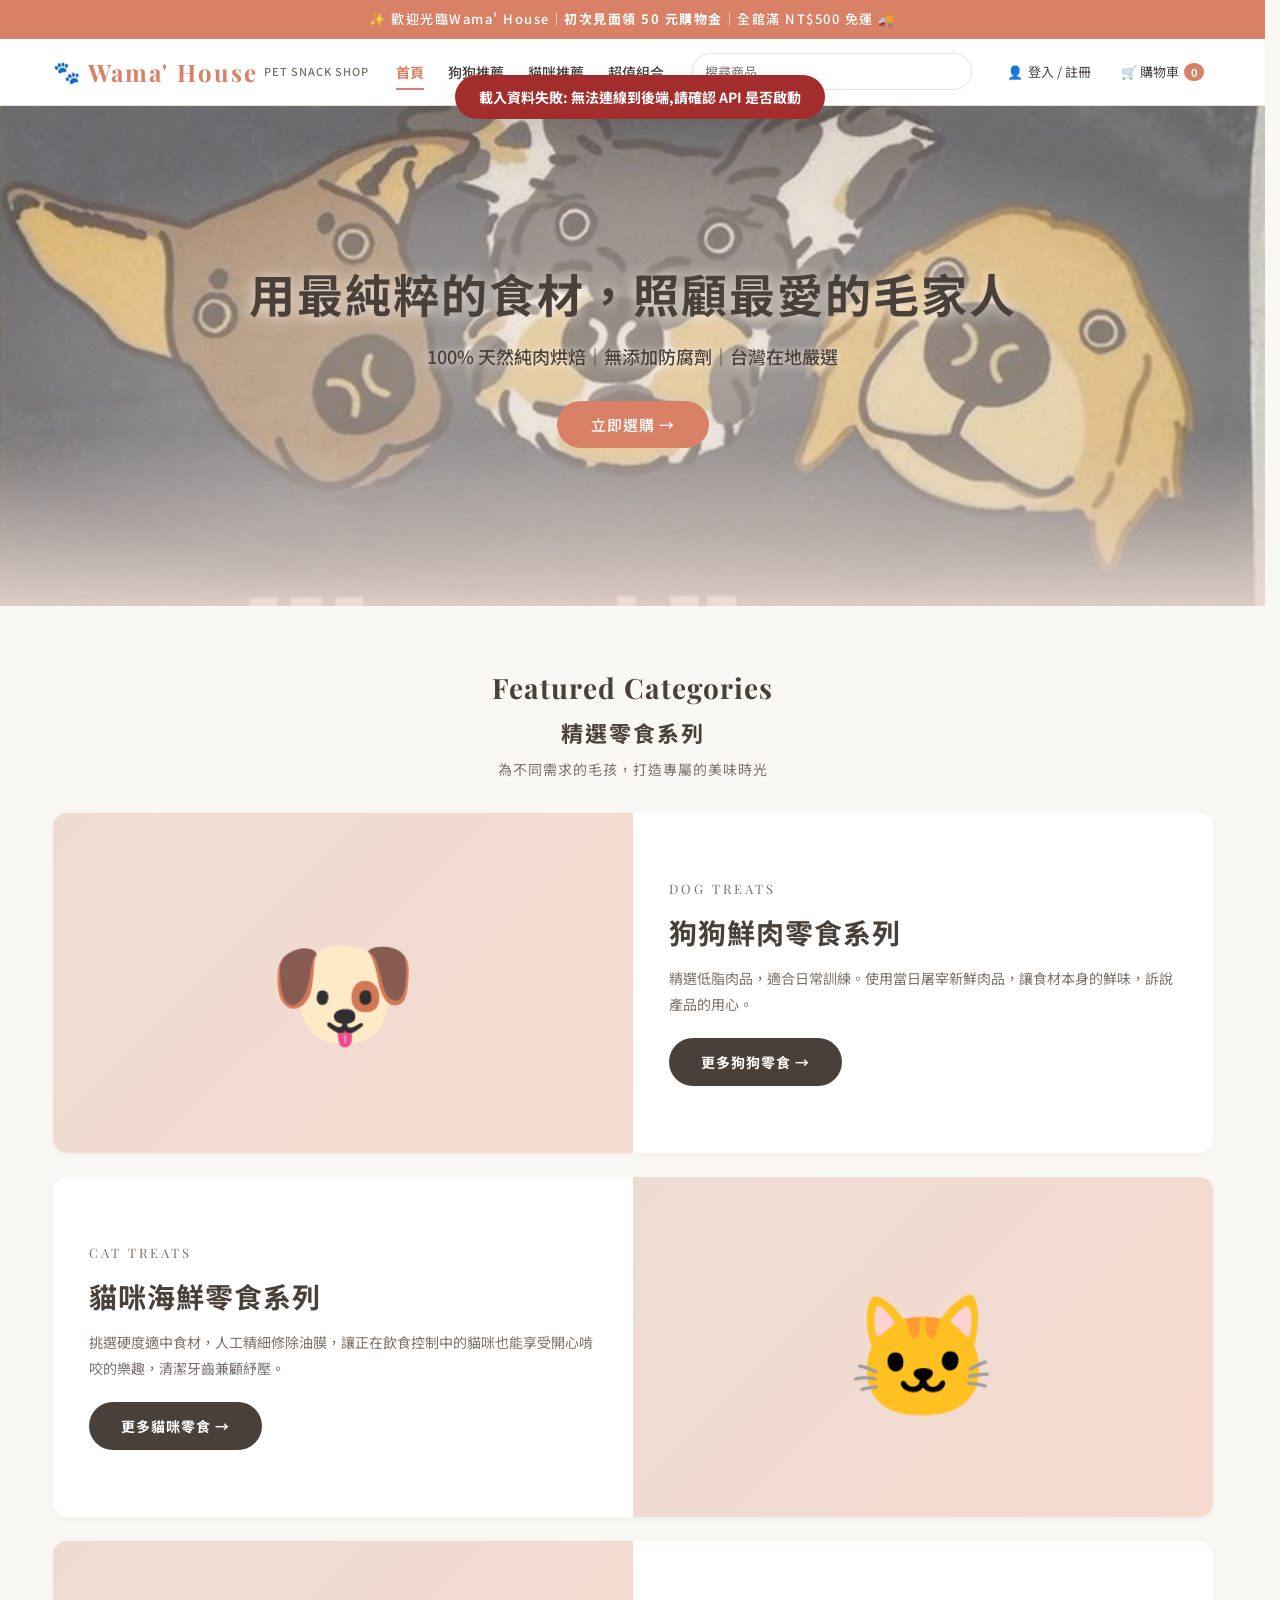
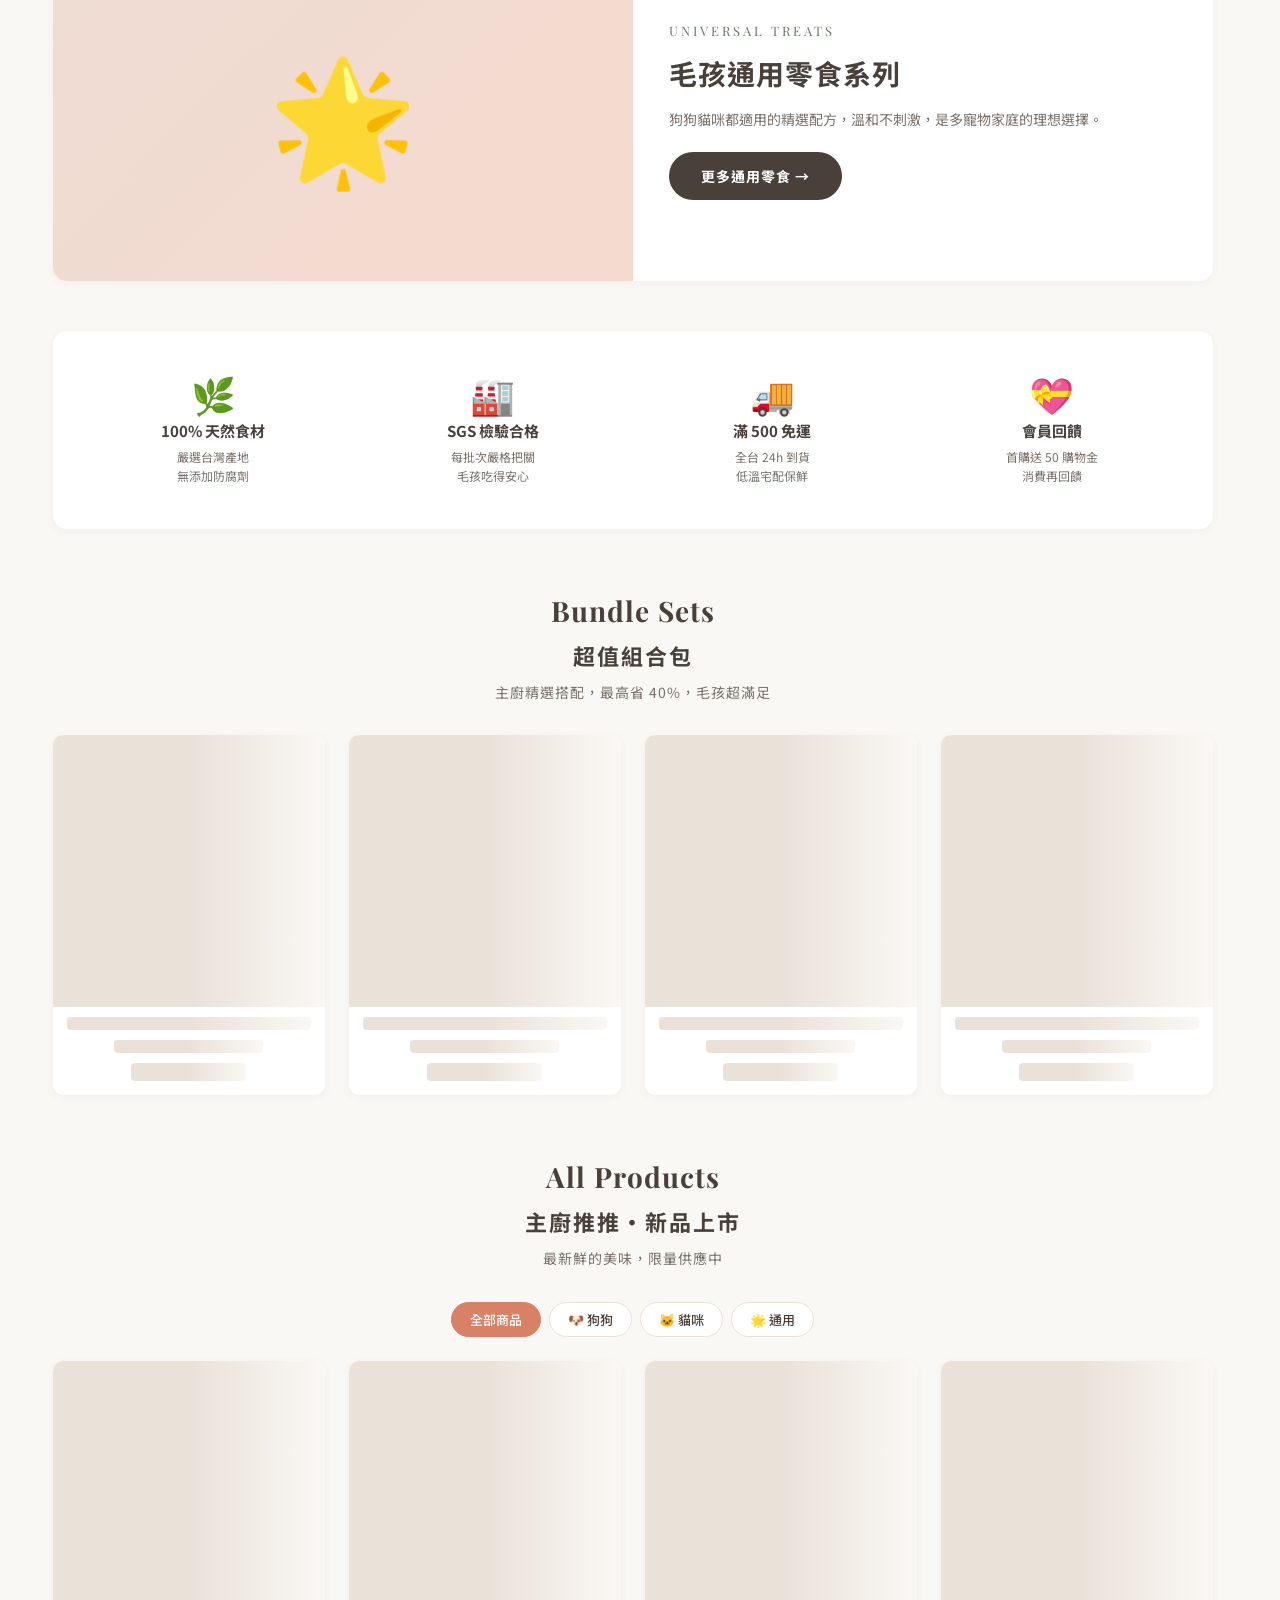
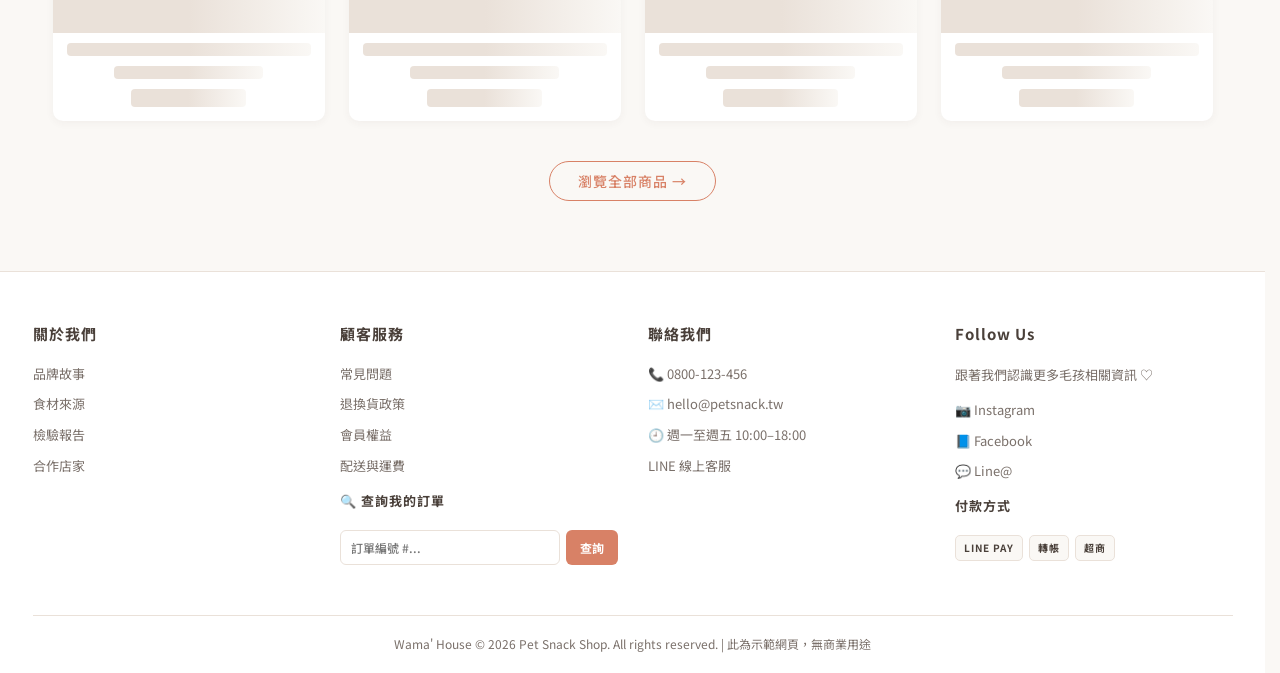
==== index.html @ beac5990 "chore(login): 移除登入 modal 副標 Email/帳號 角色說明 避免直接告訴訪客有後台角色;輸入框 placeholder 已足夠提示。  Co-Authored-By: Clau" ====
<!DOCTYPE html>
<!--
================================================================================
  Wama' House 🐾 Pet Snack Shop  ── 寵物零食電商示範頁 (single-file demo)
================================================================================
  專案說明：
    這是一個以「單檔 HTML + 內嵌 CSS + 內嵌 JS」為架構的前端 demo 網頁,
    用來模擬寵物零食電商的:訪客瀏覽 / 經銷下單 / 後台管理 三種使用情境。
    所有資料 (商品、組合包、加價購) 皆為 JS 變數,重新整理頁面後會回到預設值。

  使用者角色 (透過 body class 區分顯示權限):
    role-guest   一般訪客  : 可瀏覽公開商品與組合包、加入購物車、結帳。
    role-dealer  經銷商    : 多了「經銷專區 / 經銷專屬 VIP 組合包 / 訂貨單」。
    role-admin   管理員    : 多了「後台管理」(新增/上下架/刪除組合包與加價購)。

  帳號管理:admin / dealer 由後端 seed 建立,密碼透過 env (SEED_*) 設定。
  一般會員 (role=customer) 透過 /auth/register 註冊。

  頁面結構 (SPA,以 .page.active 控制顯示):
    #page-shop    首頁 (Hero、分類、品質承諾、組合包、單品)
    #page-dealer  經銷專區 (VIP 組合包、訂貨單)
    #page-cart    購物車 (含結帳前加價購區塊)
    #page-admin   後台管理 (Dashboard、組合包 CRUD、加價購 CRUD、訂單列表)

  RWD 斷點 (mobile-first):
    768px  以上→ 雙欄分類、產品 3 欄
    900px  以上→ 顯示桌面導覽列、隱藏底部 nav、購物車側邊欄
    1024px 以上→ 產品 4 欄

  字型:
    標題  Playfair Display (英文襯線)
    內文  Noto Sans TC      (繁體中文)

  注意:
    本檔案僅供示範,無串接後端 API、無實際金流,所有「結帳」皆為 toast 提示。
================================================================================
-->
<html lang="zh-TW">
<head>
<meta charset="UTF-8">
<meta name="viewport" content="width=device-width, initial-scale=1.0">
<title>Wama' House 🐾 Pet Snack Shop</title>
<!-- 預先連線 Google Fonts,加速字型下載 -->
<!-- 字型載入:Noto Sans TC (繁體內文) + Playfair Display (英文標題) -->
<link rel="preconnect" href="https://fonts.googleapis.com">
<link rel="preconnect" href="https://fonts.gstatic.com" crossorigin>
<link href="https://fonts.googleapis.com/css2?family=Noto+Sans+TC:wght@400;500;700;900&family=Playfair+Display:wght@700&display=swap" rel="stylesheet">
<!-- ============================================================
     CSS 區塊概覽 (依出現順序)
     ============================================================
     1. RESET / VAR    : 全域 reset、CSS 變數 (色票 / 圓角 / 陰影)
     2. SKIP LINK      : 跳至主內容,a11y 必要
     3. ANNOUNCEMENT   : 頂部公告列
     4. HEADER         : sticky 導覽列 + Logo + 角色徽章 + 購物車
     5. PAGE / HERO    : 分頁切換動畫、首頁主視覺
     6. CATEGORY       : 狗/貓分類介紹卡
     7. PROMISE BAND   : 四大品質承諾
     8. PRODUCT GRID   : 單品 / 組合包卡片網格 + 篩選 chip
     9. DEALER PAGE    : 經銷 banner、訂貨單表單
    10. FORM CONTROLS  : 共用 input / select / textarea 樣式
    11. CART PAGE      : 購物車品項卡 + 側邊結帳摘要
    12. ADDON SECTION  : 結帳前加價購區 (橘色虛線框)
    13. ADMIN PAGE     : 後台統計卡、表單、組合包列表、訂單表
    14. FOOTER         : 四欄式頁尾
    15. BOTTOM NAV     : 行動裝置底部導覽 (≤900px 顯示)
    16. TOAST / MODAL  : 通用 toast 提示與登入視窗
     ============================================================ -->
<link rel="stylesheet" href="style.css">
</head>
<body class="role-guest">

<a href="#main-content" class="skip-link">跳至主要內容</a>

<!-- 公告列 -->
<div class="announcement-bar">
  ✨ 歡迎光臨Wama' House｜<strong>初次見面領 50 元購物金</strong>｜全館滿 NT$500 免運 🚚
</div>

<!-- 頂部導覽 -->
<header role="banner">
  <div class="header-container">
    <a href="#" class="logo" onclick="switchPage('shop');return false;">
      <span class="logo-emoji" aria-hidden="true">🐾</span>
      Wama' House
      <small>PET SNACK SHOP</small>
    </a>
    <nav class="nav-links" role="tablist" aria-label="主導覽">
      <button id="nav-link-shop" role="tab" aria-selected="true" class="active" onclick="switchPage('shop')">首頁</button>
      <button onclick="filterAndScroll('dog')">狗狗推薦</button>
      <button onclick="filterAndScroll('cat')">貓咪推薦</button>
      <button onclick="bundleScroll()">超值組合</button>
      <button id="nav-link-dealer" class="dealer-only" role="tab" aria-selected="false" onclick="switchPage('dealer')">經銷專區</button>
      <button id="nav-link-admin" class="admin-only" role="tab" aria-selected="false" onclick="switchPage('admin')">後台管理</button>
    </nav>
    <div class="search-bar">
      <input type="search" id="product-search" class="search-input" placeholder="搜尋商品..." oninput="handleProductSearch()" maxlength="50" aria-label="搜尋商品">
      <button class="search-clear-btn" id="search-clear-btn" onclick="clearProductSearch()" style="display:none" aria-label="清除搜尋">✕</button>
    </div>
    <div class="header-icons">
      <div class="role-pill-wrap">
        <button class="role-pill" id="role-pill" onclick="openLoginModal()" aria-label="登入帳號">
          <span id="role-icon" aria-hidden="true">👤</span>
          <span id="role-text">登入 / 註冊</span>
        </button>
        <!-- 會員下拉選單 (點 role-pill 時切換顯示) -->
        <div class="account-menu" id="account-menu" role="menu" aria-hidden="true">
          <button class="acct-item" role="menuitem" onclick="_closeAccountMenu();switchPage('myorders');loadMyOrders()">📋 我的訂單</button>
          <button class="acct-item" role="menuitem" onclick="_closeAccountMenu();switchPage('account');loadAccountForm()">👤 我的帳號</button>
          <button class="acct-item" role="menuitem" onclick="_closeAccountMenu();logout()">🚪 登出</button>
        </div>
      </div>
      <button class="cart-link" onclick="switchPage('cart')" aria-label="前往購物車">
        🛒 購物車 <span class="cart-count" id="nav-cart-count">0</span>
      </button>
    </div>
  </div>
</header>

<main id="main-content">

<!-- ============================
     SHOP PAGE
     ============================ -->
<div id="page-shop" class="page active">

  <!-- 搜尋狀態列(只在搜尋模式顯示) -->
  <div class="search-status-bar" id="search-status-bar" role="status" aria-live="polite">
    <h3 id="search-status-text">搜尋結果</h3>
    <button class="btn-outline" onclick="clearProductSearch()">✕ 清除搜尋</button>
  </div>

  <!-- HERO -->
  <section class="hero-banner" aria-label="主視覺">
    <img class="hero-banner-bg" src="assets/banner.jpg" alt="" aria-hidden="true">
    <h2>用最純粹的食材，照顧最愛的毛家人</h2>
    <p>100% 天然純肉烘焙｜無添加防腐劑｜台灣在地嚴選</p>
    <button class="btn-primary" onclick="bundleScroll()">立即選購 →</button>
  </section>

  <!-- 分類介紹 -->
  <div class="section-title">
    <h3>Featured Categories<span class="zh">精選零食系列</span></h3>
    <p>為不同需求的毛孩，打造專屬的美味時光</p>
  </div>

  <section class="category-showcase">
    <article class="cat-showcase-row" data-cat="dog">
      <div class="csr-img" aria-hidden="true" id="csr-img-dog">
        <span class="csr-emoji">🐶</span>
      </div>
      <div class="csr-info">
        <span class="csr-eyebrow">DOG TREATS</span>
        <h3 class="csr-title">狗狗鮮肉零食系列</h3>
        <p class="csr-desc">精選低脂肉品，適合日常訓練。使用當日屠宰新鮮肉品，讓食材本身的鮮味，訴說產品的用心。</p>
        <button class="csr-cta" onclick="goCategory('dog')">更多狗狗零食 →</button>
      </div>
    </article>

    <article class="cat-showcase-row reverse" data-cat="cat">
      <div class="csr-img" aria-hidden="true" id="csr-img-cat">
        <span class="csr-emoji">🐱</span>
      </div>
      <div class="csr-info">
        <span class="csr-eyebrow">CAT TREATS</span>
        <h3 class="csr-title">貓咪海鮮零食系列</h3>
        <p class="csr-desc">挑選硬度適中食材，人工精細修除油膜，讓正在飲食控制中的貓咪也能享受開心啃咬的樂趣，清潔牙齒兼顧紓壓。</p>
        <button class="csr-cta" onclick="goCategory('cat')">更多貓咪零食 →</button>
      </div>
    </article>

    <article class="cat-showcase-row" data-cat="both">
      <div class="csr-img" aria-hidden="true" id="csr-img-both">
        <span class="csr-emoji">🌟</span>
      </div>
      <div class="csr-info">
        <span class="csr-eyebrow">UNIVERSAL TREATS</span>
        <h3 class="csr-title">毛孩通用零食系列</h3>
        <p class="csr-desc">狗狗貓咪都適用的精選配方，溫和不刺激，是多寵物家庭的理想選擇。</p>
        <button class="csr-cta" onclick="goCategory('both')">更多通用零食 →</button>
      </div>
    </article>
  </section>

  <!-- 品質承諾 -->
  <section class="promise-band" aria-label="我們的承諾">
    <div class="promise-item"><span class="pi-icon" aria-hidden="true">🌿</span><h6>100% 天然食材</h6><small>嚴選台灣產地<br>無添加防腐劑</small></div>
    <div class="promise-item"><span class="pi-icon" aria-hidden="true">🏭</span><h6>SGS 檢驗合格</h6><small>每批次嚴格把關<br>毛孩吃得安心</small></div>
    <div class="promise-item"><span class="pi-icon" aria-hidden="true">🚚</span><h6>滿 500 免運</h6><small>全台 24h 到貨<br>低溫宅配保鮮</small></div>
    <div class="promise-item"><span class="pi-icon" aria-hidden="true">💝</span><h6>會員回饋</h6><small>首購送 50 購物金<br>消費再回饋</small></div>
  </section>

  <!-- 組合包 -->
  <div class="section-title" id="bundle-anchor">
    <h3>Bundle Sets<span class="zh">超值組合包</span></h3>
    <p>主廚精選搭配，最高省 40%，毛孩超滿足</p>
  </div>
  <section class="product-grid" id="bundle-grid-shop"></section>

  <!-- 單品 -->
  <div class="section-title">
    <h3>All Products<span class="zh">主廚推推・新品上市</span></h3>
    <p>最新鮮的美味，限量供應中</p>
  </div>
  <div class="filter-row" role="group" aria-label="商品分類篩選">
    <button class="filter-btn active" aria-pressed="true" onclick="filterProds('all',this)">全部商品</button>
    <button class="filter-btn" aria-pressed="false" onclick="filterProds('dog',this)">🐶 狗狗</button>
    <button class="filter-btn" aria-pressed="false" onclick="filterProds('cat',this)">🐱 貓咪</button>
    <button class="filter-btn" aria-pressed="false" onclick="filterProds('both',this)">🌟 通用</button>
  </div>
  <section class="product-grid" id="products-grid"></section>
  <div class="view-all-wrap"><button class="btn-outline" onclick="bundleScroll()">瀏覽全部商品 →</button></div>
</div>

<!-- ============================
     CATEGORY PAGE (per-type subpage)
     ============================ -->
<div id="page-category" class="page">
  <section class="cat-hero">
    <div class="cat-hero-bg" id="cat-hero-bg" aria-hidden="true">
      <span class="cat-hero-emoji" id="cat-hero-emoji">🐶</span>
    </div>
    <div class="cat-hero-info">
      <span class="csr-eyebrow" id="cat-hero-eyebrow">DOG TREATS</span>
      <h2 id="cat-hero-title">狗狗鮮肉零食系列</h2>
      <p id="cat-hero-desc">精選低脂肉品，適合日常訓練。</p>
      <a href="#/" class="cat-hero-back">← 回首頁</a>
    </div>
  </section>
  <section class="product-grid" id="cat-products-grid"></section>
  <div class="view-all-wrap"><a href="#/" class="btn-outline">← 回首頁瀏覽全部</a></div>
</div>

<!-- ============================
     DEALER PAGE
     ============================ -->
<div id="page-dealer" class="page">
  <div class="dealer-banner" id="dealer-banner-info">
    <div class="db-info">
      <span class="db-icon" aria-hidden="true">💼</span>
      <div class="db-text">經銷商專屬區<small id="dealer-welcome">歡迎登入</small></div>
    </div>
    <button class="db-logout" onclick="logout()">登出</button>
  </div>

  <div class="section-title">
    <h3>VIP Bundle Sets<span class="zh">經銷專屬組合包</span><span class="vip-tag">VIP</span></h3>
    <p>批量採購、量販包裝、最大優惠</p>
  </div>
  <section class="product-grid" id="bundle-grid-dealer"></section>

  <div class="section-title"><h3>Wholesale Order<span class="zh">經銷訂貨單</span></h3><p>填寫批量訂貨資訊，我們將優先處理</p></div>
  <div class="dealer-order-card">
    <h3>批量訂貨資訊</h3>
    <p class="doc-sub">選擇商品加入購物車後，請填寫以下訂貨資訊 ✨</p>
    <div class="do-fields">
      <div><label for="do-shop">店家名稱</label><input type="text" id="do-shop" placeholder="毛孩之家寵物店"></div>
      <div><label for="do-contact">聯絡人</label><input type="text" id="do-contact" placeholder="王店長"></div>
      <div><label for="do-phone">聯絡電話</label><input type="tel" id="do-phone" placeholder="0912-345-678" autocomplete="tel"></div>
      <div><label for="do-date">預計交貨日</label><input type="text" id="do-date" placeholder="2026/05/15"></div>
      <div class="full"><label for="do-note">備註 / 特殊需求</label><textarea id="do-note" placeholder="例：需要分批配送、需要發票抬頭..."></textarea></div>
    </div>
  </div>
</div>

<!-- ============================
     CART PAGE
     ============================ -->
<!-- ============================
     MY ORDERS (登入會員)
     ============================ -->
<div id="page-myorders" class="page">
  <div class="section-title">
    <h3>My Orders<span class="zh">我的訂單</span></h3>
    <p>查看所有歷史訂單與狀態</p>
  </div>
  <div id="myorders-content" style="max-width:900px;margin:0 auto;padding:0 20px">
    <div class="bundle-admin-empty">載入中...</div>
  </div>
</div>

<!-- ============================
     ACCOUNT (個人資料 + 改密碼)
     ============================ -->
<div id="page-account" class="page">
  <div class="section-title">
    <h3>My Account<span class="zh">我的帳號</span></h3>
    <p>管理個人資料與密碼</p>
  </div>
  <div id="account-content" style="max-width:600px;margin:0 auto;padding:0 20px">
    <div class="bundle-admin-empty">載入中...</div>
  </div>
</div>

<div id="page-cart" class="page">
  <div class="cart-header">
    <h2>🛒 我的購物車</h2>
    <button class="clear-btn" onclick="clearCart()">清空購物車</button>
  </div>
  <div id="cart-content"></div>
</div>

<!-- ============================
     ADMIN PAGE
     ============================ -->
<div id="page-admin" class="page">
  <div class="section-title"><h3>Dashboard<span class="zh">營運總覽</span></h3></div>
  <div class="admin-stats">
    <div class="stat-card stat-clickable" tabindex="0" role="button"
         onclick="dashJump('stock')"
         onkeydown="if(event.key==='Enter'||event.key===' '){event.preventDefault();dashJump('stock')}"
         title="點擊查看商品庫存">
      <div class="stat-emoji">📦</div><div class="stat-value" id="stat-prod">8</div><div class="stat-label">上架商品</div>
    </div>
    <div class="stat-card stat-clickable" tabindex="0" role="button"
         onclick="dashJump('bundle')"
         onkeydown="if(event.key==='Enter'||event.key===' '){event.preventDefault();dashJump('bundle')}"
         title="點擊查看組合包">
      <div class="stat-emoji">🎁</div><div class="stat-value" id="stat-bundle">0</div><div class="stat-label">公開組合</div>
    </div>
    <div class="stat-card stat-clickable" tabindex="0" role="button"
         onclick="dashJump('bundle')"
         onkeydown="if(event.key==='Enter'||event.key===' '){event.preventDefault();dashJump('bundle')}"
         title="點擊查看組合包">
      <div class="stat-emoji">💼</div><div class="stat-value" id="stat-dealer">0</div><div class="stat-label">經銷組合</div>
    </div>
    <div class="stat-card stat-clickable" tabindex="0" role="button"
         onclick="dashJump('addon')"
         onkeydown="if(event.key==='Enter'||event.key===' '){event.preventDefault();dashJump('addon')}"
         title="點擊查看加價購">
      <div class="stat-emoji">🎀</div><div class="stat-value" id="stat-addon">0</div><div class="stat-label">加價購</div>
    </div>
    <div class="stat-card stat-clickable" tabindex="0" role="button"
         onclick="dashJump('revenue')"
         onkeydown="if(event.key==='Enter'||event.key===' '){event.preventDefault();dashJump('revenue')}"
         title="點擊查看本月已付款訂單">
      <div class="stat-emoji">💰</div><div class="stat-value" id="stat-revenue">—</div><div class="stat-label">本月營收</div>
    </div>
    <div class="stat-card stat-clickable" tabindex="0" role="button"
         onclick="dashJump('pending')"
         onkeydown="if(event.key==='Enter'||event.key===' '){event.preventDefault();dashJump('pending')}"
         title="點擊查看待出貨訂單">
      <div class="stat-emoji">📦</div><div class="stat-value" id="stat-pending">—</div><div class="stat-label">待出貨</div>
    </div>
    <div class="stat-card stat-warning stat-clickable" id="stat-lowstock-card" tabindex="0" role="button"
         onclick="dashJump('lowstock')"
         onkeydown="if(event.key==='Enter'||event.key===' '){event.preventDefault();dashJump('lowstock')}"
         title="點擊查看低庫存商品">
      <div class="stat-emoji">⚠️</div><div class="stat-value" id="stat-lowstock">—</div><div class="stat-label">低庫存警示</div>
    </div>
  </div>

  <!-- 分類橫幅圖片設定 -->
  <div class="admin-card">
    <div class="admin-card-hd">
      <h3>🖼️ 系列橫幅圖片</h3>
      <span class="admin-hint">建議尺寸 1200 × 800 px (3:2),JPG/WebP &lt; 200 KB</span>
    </div>
    <div id="admin-category-images" class="cat-image-grid">
      <div class="bundle-admin-empty">載入中...</div>
    </div>
  </div>

  <!-- 新增組合包 -->
  <div class="admin-card">
    <div class="admin-card-hd"><h3>➕ 新增組合包</h3><span class="admin-hint">選 2–4 件單品 + 設定折扣 + 權限</span></div>
    <div class="form-grid">
      <div><label for="b-name">組合包名稱</label><input type="text" id="b-name" placeholder="例：狗狗健康三寶組"></div>
      <div><label for="b-tag">分類標籤</label>
        <select id="b-tag">
          <option>🐶 狗狗專屬</option><option>🐱 貓咪專屬</option><option>🌟 毛孩通用</option>
        </select>
      </div>
      <div><label for="b-imageUrl">圖片網址（選填）</label><input type="url" id="b-imageUrl" placeholder="https://..."></div>
      <div>
        <label for="b-endsAt">⏳ 限時截止（選填）</label>
        <input type="datetime-local" id="b-endsAt" title="留空 = 永久上架">
      </div>
      <div style="grid-column:1/-1"><label for="b-description">描述（選填）</label><textarea id="b-description" rows="2" placeholder="組合包介紹文字" style="width:100%;font:inherit;padding:8px;border:1px solid var(--border);border-radius:6px;resize:vertical"></textarea></div>
    </div>
    <div class="visibility-toggle">
      <div class="vis-opt active" data-vis="public"
           onclick="setVisibility(this,'public')"
           onkeydown="if(event.key==='Enter'||event.key===' '){event.preventDefault();setVisibility(this,'public')}"
           role="radio" tabindex="0" aria-checked="true">
        <span class="vis-opt-icon" aria-hidden="true">🌐</span><div class="vis-opt-label">公開</div><div class="vis-opt-sub">所有訪客可見</div>
      </div>
      <div class="vis-opt" data-vis="dealer"
           onclick="setVisibility(this,'dealer')"
           onkeydown="if(event.key==='Enter'||event.key===' '){event.preventDefault();setVisibility(this,'dealer')}"
           role="radio" tabindex="0" aria-checked="false">
        <span class="vis-opt-icon" aria-hidden="true">💼</span><div class="vis-opt-label">經銷限定</div><div class="vis-opt-sub">登入後可見</div>
      </div>
    </div>
    <div class="selector-area">
      <div class="selector-label">選擇組合商品（2–4 件）</div>
      <div class="prod-selector" id="prod-selector"></div>
    </div>
    <div class="discount-area">
      <div class="selector-label">組合折扣</div>
      <div class="discount-row">
        <span class="disc-label">5%</span>
        <input type="range" id="disc-slider" min="5" max="50" step="1" value="15" oninput="updatePreview()" aria-label="折扣百分比">
        <span class="disc-label">50%</span>
        <span class="disc-val" id="disc-val">15% OFF</span>
      </div>
    </div>
    <div class="preview-box" id="preview-box"><span class="preview-hint">請選擇商品後預覽定價</span></div>
    <div class="form-actions">
      <button class="pill-btn gray" onclick="resetBundleForm()">清除重填</button>
      <button class="pill-btn green" onclick="saveBundle()">儲存並上架 ✓</button>
    </div>
  </div>

  <!-- 現有組合包 -->
  <div class="admin-card" id="bundle-admin-card">
    <div class="admin-card-hd"><h3>📋 現有組合包</h3></div>
    <div id="bundle-admin-list"></div>
  </div>

  <!-- 商品庫存管理 -->
  <div class="admin-card" id="stock-admin-card">
    <div class="admin-card-hd">
      <h3>📦 商品庫存管理</h3>
      <div style="display:flex;gap:8px;align-items:center">
        <label style="display:flex;align-items:center;gap:6px;font-size:12px;color:var(--text-light);cursor:pointer">
          <input type="checkbox" id="stock-show-low-only" onchange="renderStockList()"> 只看低庫存
        </label>
        <button class="pill-btn gray" onclick="loadStockList()" title="重新整理">🔄</button>
      </div>
    </div>
    <div id="stock-admin-list">
      <div class="bundle-admin-empty">載入中...</div>
    </div>
  </div>

  <!-- 加價購管理 -->
  <div class="admin-card" id="addon-admin-card">
    <div class="admin-card-hd"><h3>🎁 加價購管理</h3><span class="admin-hint">結帳前限定，最多 8 件</span></div>
    <div class="form-grid">
      <div><label for="ad-name">商品名稱</label><input type="text" id="ad-name" placeholder="例：雞肉小肉乾片"></div>
      <div><label for="ad-emoji">商品 Emoji</label><input type="text" id="ad-emoji" placeholder="🍗" maxlength="4"></div>
      <div><label for="ad-orig">原價（NT$）</label><input type="number" id="ad-orig" placeholder="120" min="1"></div>
      <div><label for="ad-special">加購價（NT$）</label><input type="number" id="ad-special" placeholder="49" min="1"></div>
    </div>
    <div class="form-actions">
      <button class="pill-btn gray" onclick="resetAddonForm()">清除重填</button>
      <button class="pill-btn green" onclick="saveAddon()">新增加價購商品 ✓</button>
    </div>
    <div id="addon-admin-list"></div>
  </div>

  <!-- 訂單管理 -->
  <div class="admin-card" id="order-admin-card">
    <div class="admin-card-hd">
      <h3>🧾 訂單管理</h3>
      <button class="pill-btn" onclick="exportOrdersCSV()" title="匯出當前篩選結果為 CSV">📥 匯出 CSV</button>
    </div>

    <!-- 篩選工具列 -->
    <div class="order-toolbar">
      <input type="search" id="order-search" placeholder="搜尋訂單號 / Email / 店名" oninput="onOrderFilterChange()" aria-label="搜尋訂單">
      <select id="order-filter-status" onchange="onOrderFilterChange()" aria-label="狀態篩選">
        <option value="">全部狀態</option>
        <option value="created">新建</option>
        <option value="paid">已付款</option>
        <option value="processing">處理中</option>
        <option value="shipped">已出貨</option>
        <option value="delivered">已送達</option>
        <option value="cancelled">已取消</option>
      </select>
      <select id="order-filter-type" onchange="onOrderFilterChange()" aria-label="訂單類型">
        <option value="">所有類型</option>
        <option value="general">一般</option>
        <option value="dealer">經銷</option>
      </select>
      <button class="pill-btn gray" onclick="loadOrders()" title="重新整理">🔄</button>
    </div>

    <div id="order-list-container">
      <div class="bundle-admin-empty">載入訂單中...</div>
    </div>
    <div id="order-pagination" class="order-pagination"></div>
  </div>
</div>

</main>

<!-- ============================
     FOOTER
     ============================ -->
<footer role="contentinfo">
  <div class="footer-container">
    <div class="footer-col">
      <h5>關於我們</h5>
      <ul><li>品牌故事</li><li>食材來源</li><li>檢驗報告</li><li>合作店家</li></ul>
    </div>
    <div class="footer-col">
      <h5>顧客服務</h5>
      <ul><li>常見問題</li><li>退換貨政策</li><li>會員權益</li><li>配送與運費</li></ul>
      <div class="footer-lookup">
        <h5 style="margin-top:14px;font-size:13px">🔍 查詢我的訂單</h5>
        <div class="footer-lookup-row">
          <input type="text" id="footer-order-lookup-input" placeholder="訂單編號 #..." maxlength="64"
                 onkeypress="if(event.key==='Enter')lookupOrder('footer-order-lookup-input','footer-order-lookup-error')"
                 aria-label="輸入訂單編號">
          <button class="footer-lookup-btn"
                  onclick="lookupOrder('footer-order-lookup-input','footer-order-lookup-error')">查詢</button>
        </div>
        <div id="footer-order-lookup-error" role="alert" class="footer-lookup-err"></div>
      </div>
    </div>
    <div class="footer-col">
      <h5>聯絡我們</h5>
      <ul><li>📞 0800-123-456</li><li>✉️ hello@petsnack.tw</li><li>🕘 週一至週五 10:00–18:00</li><li>LINE 線上客服</li></ul>
    </div>
    <div class="footer-col">
      <h5>Follow Us</h5>
      <p>跟著我們認識更多毛孩相關資訊 ♡</p>
      <ul><li>📷 Instagram</li><li>📘 Facebook</li><li>💬 Line@</li></ul>
      <h5 style="margin-top:14px;font-size:13px">付款方式</h5>
      <div class="footer-pay"><span>LINE PAY</span><span>轉帳</span><span>超商</span></div>
    </div>
  </div>
  <div class="footer-bottom">
    <p>Wama' House © 2026 Pet Snack Shop. All rights reserved. | 此為示範網頁，無商業用途</p>
  </div>
</footer>

<!-- 手機底部導覽 -->
<nav class="bottom-nav" aria-label="底部導覽">
  <button class="bnav-btn active" id="bnav-shop" onclick="switchPage('shop')"><span class="bnav-icon" aria-hidden="true">🏪</span>商店</button>
  <button class="bnav-btn" id="bnav-search" onclick="openSearchOverlay()" style="display:none"><span class="bnav-icon" aria-hidden="true">🔍</span>搜尋</button>
  <button class="bnav-btn dealer-only" id="bnav-dealer" onclick="switchPage('dealer')"><span class="bnav-icon" aria-hidden="true">💼</span>經銷</button>
  <button class="bnav-btn" id="bnav-cart" onclick="switchPage('cart')"><span class="bnav-icon" aria-hidden="true">🛒</span>購物車<span class="bnav-badge" id="bnav-badge" style="display:none">0</span></button>
  <button class="bnav-btn admin-only" id="bnav-admin" onclick="switchPage('admin')"><span class="bnav-icon" aria-hidden="true">⚙️</span>後台</button>
</nav>

<!-- 全螢幕搜尋 Overlay (手機版) -->
<div class="search-overlay" id="search-overlay" role="dialog" aria-modal="true" aria-labelledby="search-overlay-title" aria-hidden="true">
  <div class="search-overlay-content">
    <div class="search-overlay-header">
      <h2 id="search-overlay-title">搜尋商品</h2>
      <button class="search-overlay-close" onclick="closeSearchOverlay()" aria-label="關閉搜尋">✕</button>
    </div>
    <div class="search-overlay-input-wrap">
      <input type="search" id="mobile-product-search" class="search-overlay-input" placeholder="搜尋商品名稱..." oninput="handleMobileSearch()" maxlength="50" aria-label="搜尋商品">
      <button class="search-overlay-clear" id="mobile-search-clear" onclick="clearMobileSearch()" style="display:none" aria-label="清除搜尋">✕</button>
    </div>
    <div id="search-results-container" class="search-results-container"></div>
  </div>
</div>

<!-- CHECKOUT INFO MODAL -->
<div class="modal-overlay" id="checkout-modal" role="dialog" aria-modal="true" aria-labelledby="checkout-modal-title" aria-hidden="true">
  <div class="modal">
    <button class="modal-close" onclick="closeCheckoutModal()" aria-label="關閉結帳視窗">×</button>
    <div class="modal-icon" aria-hidden="true">📝</div>
    <h3 id="checkout-modal-title">填寫訂購資訊</h3>
    <p class="modal-sub">請填寫收件資料,完成後將跳轉至 LINE Pay</p>
    <div class="modal-field">
      <label for="co-name">姓名 <span style="color:var(--sale)">*</span></label>
      <input type="text" id="co-name" autocomplete="name" placeholder="王小明" required>
    </div>
    <div class="modal-field">
      <label for="co-phone">聯絡電話 <span style="color:var(--sale)">*</span></label>
      <input type="tel" id="co-phone" autocomplete="tel" placeholder="0912-345-678" required>
    </div>
    <div class="modal-field">
      <label>配送方式 <span style="color:var(--sale)">*</span></label>
      <div class="shipping-toggle" role="radiogroup" aria-label="配送方式">
        <button type="button" class="ship-opt active" data-method="home_delivery"
                role="radio" aria-checked="true" onclick="setShippingMethod('home_delivery')">
          🚚 宅配到府
        </button>
        <button type="button" class="ship-opt" data-method="convenience_store"
                role="radio" aria-checked="false" onclick="setShippingMethod('convenience_store')">
          🏪 7-11 取貨
        </button>
      </div>
    </div>
    <div class="modal-field" id="co-address-field">
      <label for="co-address">收件地址 <span style="color:var(--sale)">*</span></label>
      <input type="text" id="co-address" autocomplete="street-address" placeholder="台北市中山區中山北路二段 1 號">
    </div>
    <div class="modal-field" id="co-cvstore-field" style="display:none">
      <label>取貨門市 <span style="color:var(--sale)">*</span></label>
      <div id="co-cvstore-display" class="cvstore-display">尚未選擇門市</div>
      <button type="button" class="btn-outline cvstore-pick-btn" onclick="openEcpayMapPicker()">
        選擇 7-11 門市 →
      </button>
    </div>
    <div class="modal-field">
      <label for="co-email">Email <span style="color:var(--text-light);font-weight:500">(選填,訂單通知)</span></label>
      <input type="email" id="co-email" autocomplete="email" placeholder="you@example.com">
    </div>
    <div class="modal-field">
      <label>付款方式 <span style="color:var(--sale)">*</span></label>
      <div class="payment-toggle" role="radiogroup" aria-label="付款方式">
        <button type="button" class="pay-opt active" data-method="linepay"
                role="radio" aria-checked="true" onclick="setPaymentMethod('linepay')">
          <span class="pay-opt-icon" aria-hidden="true">💚</span>
          <span class="pay-opt-label">LINE Pay</span>
          <span class="pay-opt-sub">安全快速</span>
        </button>
        <button type="button" class="pay-opt" data-method="bank_transfer"
                role="radio" aria-checked="false" onclick="setPaymentMethod('bank_transfer')">
          <span class="pay-opt-icon" aria-hidden="true">🏦</span>
          <span class="pay-opt-label">銀行轉帳</span>
          <span class="pay-opt-sub">24h 內完成</span>
        </button>
      </div>
    </div>
    <div id="checkout-error" role="alert" aria-live="assertive" style="min-height:20px;color:var(--red);font-size:12px;font-weight:700;margin-bottom:8px"></div>
    <div class="modal-actions">
      <button class="modal-btn primary" id="co-submit" onclick="confirmCheckout()">確認結帳 →</button>
      <button class="modal-btn outline" onclick="closeCheckoutModal()">返回購物車</button>
    </div>
  </div>
</div>

<!-- ORDER DETAIL MODAL -->
<div class="modal-overlay" id="order-modal" role="dialog" aria-modal="true" aria-labelledby="order-modal-title" aria-hidden="true">
  <div class="modal order-modal">
    <button class="modal-close" onclick="closeOrderModal()" aria-label="關閉訂單詳情">×</button>
    <h3 id="order-modal-title">訂單詳情</h3>
    <div id="order-modal-body"><p class="modal-sub">載入中...</p></div>
  </div>
</div>

<!-- LOGIN / REGISTER MODAL -->
<div class="modal-overlay" id="login-modal" role="dialog" aria-modal="true" aria-labelledby="login-modal-title" aria-hidden="true">
  <div class="modal">
    <button class="modal-close" onclick="closeLoginModal()" aria-label="關閉登入視窗">×</button>
    <div class="modal-icon" aria-hidden="true">🔐</div>

    <!-- 分頁切換 -->
    <div class="auth-tabs" role="tablist">
      <button class="auth-tab active" id="tab-login" role="tab" aria-selected="true"
              onclick="switchAuthTab('login')">登入</button>
      <button class="auth-tab" id="tab-register" role="tab" aria-selected="false"
              onclick="switchAuthTab('register')">註冊</button>
    </div>

    <!-- 登入頁 -->
    <div id="auth-pane-login" class="auth-pane active">
      <h3 id="login-modal-title">登入帳號</h3>
      <div class="modal-field">
        <label for="login-user">Email 或帳號</label>
        <input type="text" id="login-user" placeholder="you@example.com 或 admin" autocomplete="username" aria-required="true">
      </div>
      <div class="modal-field">
        <label for="login-pass">密碼</label>
        <input type="password" id="login-pass" placeholder="請輸入密碼" autocomplete="current-password" aria-required="true" onkeypress="if(event.key==='Enter')doLogin()">
      </div>
      <div id="login-error" role="alert" aria-live="assertive" style="min-height:20px;color:var(--red);font-size:12px;font-weight:700;margin-bottom:8px"></div>
      <div class="modal-actions">
        <button class="modal-btn primary" onclick="doLogin()">登入</button>
        <button class="modal-btn outline" onclick="closeLoginModal()">取消</button>
      </div>
    </div>

    <!-- 註冊頁 -->
    <div id="auth-pane-register" class="auth-pane">
      <h3>建立會員帳號</h3>
      <p class="modal-sub">註冊後可保存收件資訊、查看訂單歷史</p>
      <div class="modal-field">
        <label for="reg-name">姓名 <span style="color:var(--sale)">*</span></label>
        <input type="text" id="reg-name" placeholder="王小明" autocomplete="name" aria-required="true">
      </div>
      <div class="modal-field">
        <label for="reg-email">Email <span style="color:var(--sale)">*</span></label>
        <input type="email" id="reg-email" placeholder="you@example.com" autocomplete="email" aria-required="true">
      </div>
      <div class="modal-field">
        <label for="reg-pass">密碼 <span style="color:var(--sale)">*</span> <span style="color:var(--text-light);font-weight:500">(至少 8 字元,英數混合)</span></label>
        <input type="password" id="reg-pass" placeholder="至少 8 字,含英文與數字" autocomplete="new-password" aria-required="true" onkeypress="if(event.key==='Enter')doRegister()">
      </div>
      <div class="modal-field">
        <label for="reg-phone">手機 <span style="color:var(--text-light);font-weight:500">(選填,結帳會自動帶入)</span></label>
        <input type="tel" id="reg-phone" placeholder="0912345678" autocomplete="tel">
      </div>
      <div id="register-error" role="alert" aria-live="assertive" style="min-height:20px;color:var(--red);font-size:12px;font-weight:700;margin-bottom:8px"></div>
      <div class="modal-actions">
        <button class="modal-btn primary" onclick="doRegister()">註冊並登入 →</button>
        <button class="modal-btn outline" onclick="closeLoginModal()">取消</button>
      </div>
    </div>
  </div>
</div>

<!-- PRODUCT DETAIL MODAL -->
<div class="modal-overlay" id="product-modal" role="dialog" aria-modal="true" aria-labelledby="product-modal-title" aria-hidden="true">
  <div class="modal product-detail-modal">
    <button class="modal-close" onclick="closeProductModal()" aria-label="關閉商品詳情">×</button>
    <div id="product-modal-body"></div>
  </div>
</div>

<!-- ORDER CONFIRM MODAL -->
<div class="modal-overlay" id="order-confirm-modal" role="dialog" aria-modal="true" aria-labelledby="order-confirm-title" aria-hidden="true">
  <div class="modal order-confirm-modal">
    <button class="modal-close" onclick="closeOrderConfirmModal()" aria-label="關閉訂單資訊">×</button>
    <div id="order-confirm-body"></div>
  </div>
</div>

<!-- TOAST -->
<div class="toast" id="toast" role="status" aria-live="polite" aria-atomic="true"></div>

<!-- LOADING OVERLAY -->
<div class="loading-overlay" id="loading-overlay" role="status" aria-live="polite" aria-label="載入中">
  <div class="loading-spinner"></div>
  <div class="loading-text">載入中…</div>
</div>

<!-- CONFIRM MODAL -->
<div class="confirm-overlay" id="confirm-overlay" role="alertdialog" aria-modal="true" aria-labelledby="confirm-msg">
  <div class="confirm-modal">
    <div class="confirm-icon" aria-hidden="true">⚠️</div>
    <div class="confirm-msg" id="confirm-msg">確定執行此動作嗎？</div>
    <div class="confirm-actions">
      <button class="confirm-btn danger" onclick="closeConfirm(true)">確定刪除</button>
      <button class="confirm-btn cancel-btn" onclick="closeConfirm(false)">取消</button>
    </div>
  </div>
</div>

<script src="api.js" defer></script>
<script src="app.js" defer></script>
</body>
</html>
---- style.css ----
/* ============================================================
   Wama' House — style.css
   主檔的所有樣式皆抽離至此,結構與註解皆保留原樣
   ============================================================ */
/* ===== Reset:移除瀏覽器預設邊距、統一 box-sizing,避免跨瀏覽器差異 ===== */
*,*::before,*::after{box-sizing:border-box;margin:0;padding:0}

/* 永遠保留 scrollbar 空間,避免 modal 開啟時內容相對 viewport 向左偏移 */
html{scrollbar-gutter:stable}

/* ===== 全域設計變數 (Design Tokens):整個網站只在這裡定義色票/圓角/陰影,
        修改主題只需改這一處,避免到處改 hex code ===== */
:root{
  /* gooddogshop 風格主色 */
  --primary:#D88166;          /* 溫暖橘紅/肉色 */
  --primary-dark:#B8634A;
  --primary-light:#F5DACE;
  --bg:#FAF8F5;               /* 暖米白背景 */
  --white:#FFFFFF;
  --text:#4A403A;             /* 深咖啡字 */
  --text-light:#7A706A;       /* 淺灰字 */
  --border:#EAE1D9;
  --accent-banner:#EEDCD3;    /* hero 米橘 */

  /* 功能色 */
  --sale:#D15656;             /* 紅—優惠/特價 */
  --gr:#5B8E3F;               /* 綠—成功/上架 */
  --gr-light:#EAF3DE;
  --pu:#7B72D6;               /* 紫—經銷 / VIP */
  --pu-dark:#5F56B6;
  --pu-light:#EEEDFE;
  --am:#BA7517;               /* 琥珀—加價購 */
  --am-light:#FAEEDA;
  --red:#A32D2D;
  --red-light:#FCEBEB;

  --radius-sm:6px;--radius-md:10px;--radius-lg:14px;--radius-pill:999px;
  --shadow-sm:0 2px 8px rgba(74,64,58,0.05);
  --shadow-md:0 4px 16px rgba(74,64,58,0.08);
  --shadow-lg:0 8px 24px rgba(74,64,58,0.10);
}
body{
  font-family:'Noto Sans TC','微軟正黑體',sans-serif;
  background:var(--bg);color:var(--text);line-height:1.6;
  -webkit-font-smoothing:antialiased;
  padding-bottom:90px;
}
@media(min-width:900px){body{padding-bottom:0}}
a{text-decoration:none;color:inherit}
button{font-family:inherit;cursor:pointer}
img{max-width:100%;display:block}

/* SKIP LINK */
.skip-link{position:absolute;top:-48px;left:8px;background:var(--primary);color:#fff;padding:10px 18px;border-radius:8px;font-weight:700;z-index:9999;transition:top .2s}
.skip-link:focus{top:8px}

/* FOCUS VISIBLE */
:focus-visible{outline:2px solid var(--primary);outline-offset:2px;border-radius:4px}

/* ============================
   ANNOUNCEMENT BAR
   ============================ */
.announcement-bar{
  background:var(--primary);color:#fff;text-align:center;
  padding:9px 15px;font-size:13px;letter-spacing:1.5px;font-weight:500;
}
.announcement-bar strong{font-weight:700}

/* ============================
   HEADER
   ============================ */
header{
  background:var(--white);border-bottom:1px solid var(--border);
  position:sticky;top:0;z-index:100;
}
.header-container{
  max-width:1200px;margin:0 auto;padding:14px 20px;
  display:flex;justify-content:space-between;align-items:center;gap:16px;
}
.logo{
  font-family:'Playfair Display',serif;font-size:24px;font-weight:700;
  color:var(--primary);letter-spacing:2px;display:flex;align-items:center;gap:6px;
  white-space:nowrap;
}
.logo .logo-emoji{font-size:22px}
.logo small{font-size:11px;color:var(--text-light);font-weight:500;letter-spacing:1px;font-family:'Noto Sans TC',sans-serif;display:none}
@media(min-width:1024px){.logo small{display:inline}}

.nav-links{display:none;gap:24px;align-items:center}
/* 768px 起顯示桌面導覽列（平板也看得到），底部 nav 在 900px 才消失 */
@media(min-width:768px){.nav-links{display:flex}}
.nav-links button{
  background:none;border:none;font-size:14px;font-weight:500;color:var(--text);
  padding:6px 0;position:relative;transition:color .25s;
}
.nav-links button::after{
  content:'';position:absolute;bottom:-2px;left:50%;width:0;height:2px;
  background:var(--primary);transition:all .25s;transform:translateX(-50%);
}
.nav-links button:hover{color:var(--primary)}
.nav-links button:hover::after,.nav-links button.active::after{width:100%}
.nav-links button.active{color:var(--primary);font-weight:700}
.nav-links button.dealer-only,.nav-links button.admin-only{display:none}
body.role-dealer .nav-links button.dealer-only,
body.role-admin .nav-links button.dealer-only,
body.role-admin .nav-links button.admin-only{display:inline-block}

/* ============================
   SHIPPING METHOD TOGGLE (checkout modal)
   ============================ */
.shipping-toggle{display:flex;gap:8px;margin-top:6px}
.ship-opt{
  flex:1;padding:10px 12px;border:1.5px solid var(--border);background:var(--white);
  color:var(--text);font-size:13px;font-weight:600;border-radius:8px;
  cursor:pointer;transition:all .2s;
}
.ship-opt:hover{border-color:var(--primary-light);background:var(--bg)}
.ship-opt.active{border-color:var(--primary);background:var(--primary-light);color:var(--primary-dark)}

/* PAYMENT METHOD TOGGLE (LINE Pay / 銀行轉帳) */
.payment-toggle{display:flex;gap:8px;margin-top:6px}
.pay-opt{
  flex:1;padding:12px 10px;border:1.5px solid var(--border);background:var(--white);
  color:var(--text);font-size:13px;font-weight:600;border-radius:8px;
  cursor:pointer;transition:all .2s;display:flex;flex-direction:column;
  align-items:center;gap:2px;line-height:1.3;
}
.pay-opt:hover{border-color:var(--primary-light);background:var(--bg)}
.pay-opt.active{border-color:var(--primary);background:var(--primary-light);color:var(--primary-dark)}
.pay-opt-icon{font-size:22px;line-height:1;margin-bottom:2px}
.pay-opt-label{font-size:13px;font-weight:700}
.pay-opt-sub{font-size:10px;color:var(--text-light);font-weight:500}
.pay-opt.active .pay-opt-sub{color:var(--primary-dark);opacity:.85}
.cvstore-display{
  padding:10px 12px;background:var(--bg);border-radius:8px;
  font-size:13px;color:var(--text);margin-bottom:8px;border:1px dashed var(--border);
}
.cvstore-display.selected{
  background:var(--gr-light);border-style:solid;border-color:var(--gr);color:var(--text);
}
.cvstore-pick-btn{width:100%;padding:10px;font-size:13px}

/* ============================
   SEARCH BAR + 搜尋模式
   ============================ */
.search-bar{display:none;align-items:center;gap:6px;flex:0 1 280px}
@media(min-width:900px){.search-bar{display:flex}}

/* 搜尋狀態列 — 預設隱藏,body.searching 才顯示 */
.search-status-bar{
  display:none;max-width:1200px;margin:24px auto 8px;padding:0 20px;
  justify-content:space-between;align-items:center;gap:16px;flex-wrap:wrap;
}
.search-status-bar h3{
  font-family:'Noto Sans TC',sans-serif;font-size:18px;font-weight:700;
  color:var(--text);margin:0;letter-spacing:0.5px;
}
.search-status-bar .btn-outline{padding:8px 16px;font-size:13px}

/* 搜尋模式:隱藏首頁裝飾區塊,只留商品/組合包列表 + filter chips */
body.searching .search-status-bar{display:flex}
body.searching #page-shop > .hero-banner,
body.searching #page-shop > .category-showcase,
body.searching #page-shop > .promise-band,
body.searching #page-shop > .view-all-wrap,
body.searching #page-shop > .section-title{display:none}
.search-input{width:100%;padding:8px 12px;border-radius:20px;border:1.5px solid var(--border);background:var(--white);font-size:13px;color:var(--text);font-family:inherit;outline:none;transition:all .2s}
.search-input:focus{border-color:var(--primary);box-shadow:0 0 0 3px rgba(216,129,102,0.1)}
.search-input::placeholder{color:var(--text-light)}
.search-clear-btn{background:none;border:none;font-size:16px;color:var(--text-light);padding:4px 8px;cursor:pointer;transition:color .2s;flex-shrink:0}
.search-clear-btn:hover{color:var(--primary)}

.header-icons{display:flex;gap:14px;align-items:center;font-size:13px;font-weight:500}
.header-icons button{
  background:none;border:none;color:var(--text);font-size:13px;
  padding:6px 8px;border-radius:6px;transition:all .2s;display:flex;align-items:center;gap:5px;
}
.header-icons button:hover{color:var(--primary);background:var(--primary-light)}
.role-pill.dealer{color:var(--pu)}
.role-pill.admin{color:var(--am)}
.role-pill.customer{color:var(--primary-dark)}

/* 會員下拉選單 (從 role-pill 下方彈出) */
.role-pill-wrap{position:relative;display:inline-block}
.account-menu{
  display:none;position:absolute;top:calc(100% + 6px);right:0;
  background:var(--white);border:1px solid var(--border);border-radius:8px;
  box-shadow:var(--shadow-md);min-width:160px;padding:6px;z-index:200;
}
.account-menu.open{display:block}
.acct-item{
  width:100%;text-align:left !important;padding:9px 12px !important;
  background:none;border:none;font-size:13px;font-weight:500;color:var(--text);
  border-radius:5px;cursor:pointer;transition:background .15s;display:block !important;
}
.acct-item:hover{background:var(--primary-light);color:var(--primary-dark)}
.cart-link{position:relative}
.cart-count{
  background:var(--primary);color:#fff;border-radius:999px;
  padding:1px 7px;font-size:11px;font-weight:700;min-width:20px;text-align:center;
}

/* ============================
   PAGE
   ============================ */
.page{display:none}
.page.active{display:block;animation:fadeIn .25s ease-out}
@keyframes fadeIn{from{opacity:0;transform:translateY(8px)}to{opacity:1;transform:translateY(0)}}

.container{max-width:1200px;margin:0 auto;padding:0 20px}

/* ============================
   HERO BANNER
   ============================ */
.hero-banner{
  width:100%;min-height:420px;
  background:linear-gradient(135deg,#EEDCD3 0%,#F5DACE 60%,#FAEAD9 100%);
  display:flex;align-items:center;justify-content:center;flex-direction:column;
  text-align:center;padding:60px 24px;position:relative;overflow:hidden;
}
.hero-banner-bg{
  position:absolute;inset:0;width:100%;height:100%;
  object-fit:cover;object-position:center 35%;
  opacity:0.7;
  filter:saturate(1.05) contrast(0.95);
  pointer-events:none;z-index:0;
}
/* 漸層遮罩:中央亮、上下與邊角自然融合,讓文字更突出 */
.hero-banner::before{
  content:'';position:absolute;inset:0;z-index:1;pointer-events:none;
  background:
    radial-gradient(ellipse 70% 60% at center,rgba(255,248,240,0.35) 0%,rgba(255,248,240,0.20) 50%,rgba(255,248,240,0) 80%),
    linear-gradient(180deg,rgba(238,220,211,0) 0%,rgba(238,220,211,0) 65%,rgba(238,220,211,0.85) 100%);
}
.hero-banner > h2,.hero-banner > p,.hero-banner > .btn-primary{position:relative;z-index:2}
.hero-banner h2{
  font-size:32px;margin-bottom:12px;color:var(--text);font-weight:700;
  line-height:1.3;letter-spacing:1px;
  text-shadow:0 2px 14px rgba(255,248,240,0.85),0 1px 3px rgba(74,64,58,0.12);
}
.hero-banner p{
  font-size:16px;margin-bottom:24px;color:var(--text);font-weight:500;
  text-shadow:0 1px 8px rgba(255,248,240,0.9);
}
@media(min-width:768px){
  .hero-banner{min-height:500px;padding:70px 24px}
  .hero-banner-bg{object-position:center 30%}
  .hero-banner h2{font-size:46px;margin-bottom:18px;letter-spacing:2px}
  .hero-banner p{font-size:18px;margin-bottom:30px}
}
.btn-primary{
  background:var(--primary);color:#fff;padding:13px 34px;border-radius:30px;
  font-size:15px;font-weight:500;border:none;letter-spacing:1px;
  transition:all .3s;display:inline-flex;align-items:center;gap:6px;
  position:relative;z-index:1;
}
.btn-primary:hover{background:var(--primary-dark);transform:translateY(-2px);box-shadow:var(--shadow-md)}

.btn-outline{
  display:inline-block;border:1.5px solid var(--primary);color:var(--primary);
  padding:9px 28px;border-radius:20px;font-size:14px;font-weight:500;
  background:transparent;transition:all .3s;letter-spacing:1px;
}
.btn-outline:hover{background:var(--primary);color:#fff}

/* ============================
   SECTION TITLE
   ============================ */
.section-title{text-align:center;margin:60px 0 32px;padding:0 20px}
.section-title h3{
  font-family:'Playfair Display',serif;font-size:28px;margin-bottom:8px;
  color:var(--text);font-weight:700;letter-spacing:1px;
}
.section-title h3 .zh{font-family:'Noto Sans TC',sans-serif;font-weight:700;font-size:22px;display:block;margin-top:4px;letter-spacing:2px}
.section-title p{color:var(--text-light);font-size:14px;letter-spacing:1px}
.section-title .vip-tag{display:inline-block;background:var(--pu);color:#fff;font-size:11px;font-weight:700;padding:3px 10px;border-radius:8px;margin-left:8px;letter-spacing:1px;vertical-align:middle}

/* ============================
   CATEGORY SHOWCASE — 隔行交錯橫向 layout
   ============================ */
.category-showcase{
  max-width:1200px;margin:0 auto 50px;padding:0 20px;
  display:flex;flex-direction:column;gap:24px;
}
.cat-showcase-row{
  background:var(--white);border-radius:var(--radius-lg);overflow:hidden;
  box-shadow:var(--shadow-sm);
  display:grid;grid-template-columns:1fr;
}
@media(min-width:768px){
  .cat-showcase-row{grid-template-columns:1fr 1fr;min-height:340px}
  .cat-showcase-row.reverse .csr-img{order:2}
  .cat-showcase-row.reverse .csr-info{order:1}
}
.csr-img{
  background:linear-gradient(135deg,var(--accent-banner) 0%,var(--primary-light) 100%);
  display:flex;align-items:center;justify-content:center;
  min-height:240px;position:relative;overflow:hidden;
}
.csr-emoji{font-size:120px;line-height:1}
.csr-img img.csr-real-img{
  width:100%;height:100%;object-fit:cover;display:block;
  position:absolute;inset:0;
}
.csr-info{padding:40px 36px;display:flex;flex-direction:column;justify-content:center;gap:14px}
.csr-eyebrow{
  font-family:'Playfair Display',serif;font-size:13px;
  letter-spacing:3px;color:var(--text-light);text-transform:uppercase;
}
.csr-title{
  font-family:'Noto Sans TC',sans-serif;font-size:28px;
  color:var(--text);font-weight:700;line-height:1.3;letter-spacing:1px;
}
.csr-desc{font-size:14px;color:var(--text-light);line-height:1.9}
.csr-cta{
  align-self:flex-start;background:var(--text);color:#fff;
  padding:14px 32px;border:none;border-radius:999px;
  font-size:14px;font-weight:700;letter-spacing:1px;cursor:pointer;
  transition:all .2s;margin-top:6px;
}
.csr-cta:hover{background:var(--primary-dark);transform:translateY(-2px)}

/* CATEGORY PAGE (per-type subpage) */
.cat-hero{
  max-width:1200px;margin:0 auto 30px;
  display:grid;grid-template-columns:1fr;
  background:var(--white);border-radius:var(--radius-lg);overflow:hidden;
  box-shadow:var(--shadow-sm);
}
@media(min-width:768px){.cat-hero{grid-template-columns:1fr 1fr;min-height:280px}}
.cat-hero-bg{
  background:linear-gradient(135deg,var(--accent-banner) 0%,var(--primary-light) 100%);
  display:flex;align-items:center;justify-content:center;min-height:200px;
  position:relative;overflow:hidden;
}
.cat-hero-emoji{font-size:120px;line-height:1}
.cat-hero-bg img.cat-hero-img{
  width:100%;height:100%;object-fit:cover;display:block;
  position:absolute;inset:0;
}

/* admin: 系列橫幅圖片設定 */
.cat-image-grid{display:grid;grid-template-columns:1fr;gap:14px}
@media(min-width:768px){.cat-image-grid{grid-template-columns:repeat(3,1fr)}}
.cat-image-row{
  border:1px solid var(--border);border-radius:var(--radius-md);
  background:var(--bg);overflow:hidden;display:flex;flex-direction:column;
}
.cat-image-preview{
  aspect-ratio:3/2;background:linear-gradient(135deg,var(--accent-banner) 0%,var(--primary-light) 100%);
  display:flex;align-items:center;justify-content:center;overflow:hidden;position:relative;
}
.cat-image-preview-img{width:100%;height:100%;object-fit:cover;display:block}
.cat-image-preview-fallback{
  font-size:14px;color:var(--text-light);font-weight:600;
  padding:10px;text-align:center;
}
.cat-image-form{padding:12px;display:flex;flex-direction:column;gap:8px}
.cat-image-label{font-size:13px;font-weight:700;color:var(--text)}
.cat-image-input{
  padding:8px 10px;border:1px solid var(--border);border-radius:6px;
  font:inherit;font-size:12px;background:var(--white);
}
.cat-image-input:focus{outline:none;border-color:var(--primary)}
.cat-image-actions{display:flex;gap:6px}
.cat-hero-info{padding:36px 32px;display:flex;flex-direction:column;justify-content:center;gap:12px}
.cat-hero-info h2{
  font-family:'Noto Sans TC',sans-serif;font-size:26px;
  color:var(--text);font-weight:700;letter-spacing:1px;
}
.cat-hero-info p{font-size:14px;color:var(--text-light);line-height:1.8}
.cat-hero-back{font-size:13px;color:var(--primary);text-decoration:none;font-weight:700;margin-top:6px}
.cat-hero-back:hover{color:var(--primary-dark)}
.category-card{
  background:var(--white);padding:36px 30px;border-radius:var(--radius-lg);
  text-align:center;box-shadow:var(--shadow-sm);transition:all .3s;
  cursor:pointer;border:1px solid transparent;
}
.category-card:hover{transform:translateY(-4px);box-shadow:var(--shadow-lg);border-color:var(--primary-light)}
.category-card .cat-emoji{font-size:48px;margin-bottom:14px;display:block;line-height:1}
.category-card h4{
  font-family:'Playfair Display',serif;font-size:22px;margin-bottom:14px;
  color:var(--primary);font-weight:700;letter-spacing:1px;
}
.category-card h4 .zh{font-family:'Noto Sans TC',sans-serif;font-size:16px;font-weight:700;display:block;margin-top:4px;color:var(--text);letter-spacing:2px}
.category-card p{
  font-size:14px;margin-bottom:22px;color:var(--text-light);
  text-align:left;line-height:1.8;
}

/* ============================
   PROMISE BAND
   ============================ */
.promise-band{
  max-width:1160px;width:calc(100% - 40px);
  margin:0 auto 50px;padding:30px 20px;
  background:var(--white);border-radius:var(--radius-lg);box-shadow:var(--shadow-sm);
  display:grid;grid-template-columns:repeat(2,1fr);gap:18px;
}
@media(min-width:768px){
  .promise-band{grid-template-columns:repeat(4,1fr);padding:36px 30px}
}
.promise-item{text-align:center;padding:8px 4px}
.promise-item .pi-icon{font-size:36px;margin-bottom:8px;display:block;line-height:1}
.promise-item h6{font-size:15px;font-weight:700;color:var(--text);margin-bottom:4px}
.promise-item small{font-size:12px;color:var(--text-light);font-weight:400;line-height:1.6;display:block}

/* ============================
   PRODUCT / BUNDLE GRID
   ============================ */
.product-grid{
  max-width:1200px;margin:0 auto 40px;padding:0 20px;
  display:grid;grid-template-columns:repeat(2,1fr);gap:16px;
}
@media(min-width:768px){.product-grid{grid-template-columns:repeat(3,1fr);gap:24px}}
@media(min-width:1024px){.product-grid{grid-template-columns:repeat(4,1fr)}}

.product-card{
  background:var(--white);border-radius:var(--radius-md);overflow:hidden;
  box-shadow:var(--shadow-sm);position:relative;transition:all .3s;
  display:flex;flex-direction:column;
}
.product-card:hover{transform:translateY(-5px);box-shadow:var(--shadow-md)}
.product-badge{
  position:absolute;top:10px;left:10px;background:var(--sale);color:#fff;
  font-size:11px;font-weight:700;padding:3px 9px;border-radius:3px;letter-spacing:1px;z-index:2;
}
.product-badge.new{background:var(--gr)}
.product-badge.hot{background:#E8784A}

/* ====== COUNTDOWN TIMER (限時上架倒數) ====== */
.countdown-timer{
  display:inline-flex;align-items:center;gap:4px;
  background:rgba(0,0,0,0.78);color:#fff;
  font-size:11px;font-weight:700;letter-spacing:.5px;
  padding:4px 8px;border-radius:4px;
  font-variant-numeric:tabular-nums;line-height:1;
}
/* 卡片右上 (相對於 .product-card) */
.product-card .countdown-timer.cd-sm{
  position:absolute;top:10px;right:10px;z-index:2;
}
/* bundle 已經有 .bundle-ribbon 在右上 → countdown 移到 ribbon 下方 */
.bundle-card .countdown-timer.cd-sm{
  top:38px;right:10px;
}
.countdown-timer.cd-lg{
  font-size:14px;padding:6px 12px;letter-spacing:1px;
}
.countdown-timer.urgent{
  background:#D04545;animation:cd-pulse 1.4s ease-in-out infinite;
}
.countdown-timer.expired{background:#888;animation:none}
@keyframes cd-pulse{
  0%,100%{box-shadow:0 0 0 0 rgba(208,69,69,0.5)}
  50%{box-shadow:0 0 0 6px rgba(208,69,69,0)}
}
/* 商品 modal 的限時優惠倒數區 */
.pmd-countdown-wrap{
  display:flex;align-items:center;gap:10px;
  background:linear-gradient(135deg,#FFF1EB 0%,#FFE4D6 100%);
  border:1px solid #F0BFA5;
  padding:10px 14px;border-radius:var(--radius-md);
  margin:10px 0;
}
.pmd-countdown-label{
  font-size:12px;color:#9E5530;font-weight:600;letter-spacing:1px;
}
/* admin 列表中限時資訊 */
.bli-schedule{
  font-size:11px;color:var(--text-light);margin-top:4px;
  font-weight:500;
}
.bli-schedule.expired{color:#D04545;font-weight:700}
.bli-schedule code{
  background:var(--bg);padding:1px 5px;border-radius:3px;
  font-size:11px;color:var(--text);
}
.product-img{
  width:100%;aspect-ratio:1;background:var(--accent-banner);
  display:flex;align-items:center;justify-content:center;
  font-size:80px;line-height:1;
}
.product-info{padding:16px 14px;text-align:center;flex:1;display:flex;flex-direction:column}
.product-info h5{
  font-size:14px;margin-bottom:4px;font-weight:700;color:var(--text);
  min-height:40px;display:flex;align-items:center;justify-content:center;line-height:1.4;
}
.product-info .product-sub{font-size:11px;color:var(--text-light);margin-bottom:10px;font-weight:400}
.price-wrap{display:flex;justify-content:center;align-items:baseline;gap:8px;margin-top:auto}
.price-sale{color:var(--sale);font-weight:700;font-size:18px}
.price-regular{text-decoration:line-through;color:var(--text-light);font-size:13px}
.add-cart-btn{
  margin:12px 14px 14px;padding:9px;border-radius:6px;border:1.5px solid var(--primary);
  background:transparent;color:var(--primary);font-size:13px;font-weight:500;
  transition:all .25s;
}
.add-cart-btn:hover{background:var(--primary);color:#fff}

/* BUNDLE CARD（使用 product-card 為基礎，加 ribbon） */
.bundle-card{position:relative}
.bundle-ribbon{
  position:absolute;top:0;right:0;background:var(--primary);color:#fff;
  font-size:12px;font-weight:700;padding:5px 12px;border-radius:0 var(--radius-md) 0 var(--radius-md);
  letter-spacing:1px;z-index:2;
}
.bundle-card.dealer .bundle-ribbon{background:var(--pu)}
.bundle-vip-tag{
  position:absolute;top:10px;left:10px;background:var(--pu);color:#fff;
  font-size:10px;font-weight:700;padding:3px 8px;border-radius:3px;letter-spacing:1px;z-index:2;
}
.bundle-emojis-row{font-size:48px;letter-spacing:6px;line-height:1}
.bundle-items-list{font-size:11px;color:var(--text-light);line-height:1.6;min-height:42px;margin-bottom:8px}
.bundle-save{display:inline-block;background:var(--gr-light);color:var(--gr);font-size:11px;font-weight:700;padding:2px 8px;border-radius:8px;margin-top:6px}

/* FILTER */
.filter-row{
  max-width:1200px;margin:0 auto 24px;padding:0 20px;
  display:flex;gap:8px;flex-wrap:wrap;justify-content:center;
}
.filter-btn{
  padding:7px 18px;border-radius:20px;border:1.5px solid var(--border);
  background:var(--white);font-size:13px;font-weight:500;color:var(--text);
  transition:all .25s;
}
.filter-btn:hover{border-color:var(--primary)}
.filter-btn.active{border-color:var(--primary);background:var(--primary);color:#fff}

.view-all-wrap{text-align:center;margin:0 0 70px}

/* ============================
   DEALER PAGE
   ============================ */
.dealer-banner{
  max-width:1200px;margin:30px auto 0;padding:18px 24px;
  background:linear-gradient(135deg,var(--pu-light) 0%,#F5E8FC 100%);
  border:1.5px solid rgba(123,114,214,0.25);border-radius:var(--radius-lg);
  display:flex;align-items:center;justify-content:space-between;gap:14px;flex-wrap:wrap;
}
.db-info{display:flex;align-items:center;gap:12px}
.db-icon{font-size:28px}
.db-text{font-size:14px;font-weight:700;color:var(--pu-dark)}
.db-text small{display:block;font-size:12px;font-weight:500;color:var(--text-light);margin-top:2px}
.db-logout{
  padding:8px 18px;border-radius:6px;border:1.5px solid var(--pu);
  background:transparent;color:var(--pu);font-size:13px;font-weight:500;transition:all .2s;
}
.db-logout:hover{background:var(--pu);color:#fff}

.dealer-order-card{
  max-width:1160px;width:calc(100% - 40px);
  margin:0 auto 50px;padding:24px;
  background:var(--white);border-radius:var(--radius-lg);box-shadow:var(--shadow-sm);
}
.dealer-banner{max-width:1160px;width:calc(100% - 40px)}
.dealer-order-card h3{font-size:18px;margin-bottom:6px;color:var(--pu-dark);font-weight:700}
.dealer-order-card .doc-sub{font-size:13px;color:var(--text-light);margin-bottom:18px}
.do-fields{display:grid;grid-template-columns:1fr;gap:14px}
@media(min-width:600px){.do-fields{grid-template-columns:1fr 1fr}}
.do-fields .full{grid-column:1/-1}

/* ============================
   FORM CONTROLS
   ============================ */
label{font-size:12px;font-weight:700;color:var(--text-light);display:block;margin-bottom:6px}
input[type=text],input[type=number],input[type=password],input[type=tel],input[type=email],select,textarea{
  width:100%;padding:10px 12px;border-radius:6px;border:1.5px solid var(--border);
  background:var(--white);font-family:inherit;font-size:13px;font-weight:500;
  color:var(--text);outline:none;transition:all .2s;
}
textarea{min-height:70px;resize:vertical}
input:focus,select:focus,textarea:focus{border-color:var(--primary);box-shadow:0 0 0 3px rgba(216,129,102,0.1)}

/* ============================
   CART PAGE
   ============================ */
.cart-header{
  max-width:1200px;margin:30px auto 18px;padding:0 20px;
  display:flex;justify-content:space-between;align-items:center;gap:12px;flex-wrap:wrap;
}
.cart-header h2{font-family:'Playfair Display',serif;font-size:26px;font-weight:700;color:var(--text)}
.clear-btn{background:none;border:none;font-size:13px;color:var(--text-light);font-weight:500;transition:color .2s}
.clear-btn:hover{color:var(--sale)}

#cart-content{max-width:1200px;margin:0 auto;padding:0 20px}
@media(min-width:900px){
  #cart-content{
    display:grid;grid-template-columns:1fr 360px;
    grid-auto-rows:min-content;gap:14px 28px;align-items:start;
  }
  .cart-item,.addon-section{grid-column:1}
  .cart-summary{
    grid-column:2;grid-row:1 / span 9999;
    position:sticky;top:90px;align-self:start;height:fit-content;
  }
  .cart-empty{grid-column:1/-1}
}

.cart-empty{text-align:center;padding:60px 20px;color:var(--text-light)}
.cart-empty-emoji{font-size:64px;margin-bottom:14px}
.cart-empty h3{font-size:20px;font-weight:700;margin-bottom:8px;color:var(--text)}
.cart-empty p{font-size:14px;margin-bottom:18px}

.cart-item{
  background:var(--white);border-radius:var(--radius-md);padding:14px 16px;
  border:1px solid var(--border);margin-bottom:10px;
  display:flex;gap:14px;align-items:center;box-shadow:var(--shadow-sm);
}
.cart-item.addon-item{border-color:var(--am-light);background:#FFFCF6}
.cart-item-emoji{font-size:36px;flex-shrink:0;width:60px;height:60px;background:var(--accent-banner);border-radius:8px;display:flex;align-items:center;justify-content:center;overflow:hidden}
.cart-item-emoji.bundle{font-size:20px;padding:4px}
.cart-emoji-grid{display:flex;flex-wrap:wrap;gap:2px;width:100%;height:100%;align-items:center;align-content:center;justify-content:center;line-height:1}
.cart-emoji-grid > span{font-size:inherit}
.cart-item.addon-item .cart-item-emoji{background:var(--am-light)}
.cart-item-info{flex:1;min-width:0}
.cart-item-name{font-size:14px;font-weight:700;margin-bottom:2px;color:var(--text)}
.cart-item-type{font-size:11px;color:var(--text-light);font-weight:500;margin-bottom:6px}
.cart-item-type.dealer{color:var(--pu)}
.cart-item-type.addon{color:var(--am)}
.cart-item-price{font-size:14px;color:var(--sale);font-weight:700}
.qty-control{display:flex;align-items:center;gap:8px;margin-top:8px}
.qty-btn{
  width:32px;height:32px;border-radius:6px;border:1.5px solid var(--border);
  background:var(--white);font-size:16px;font-weight:700;color:var(--text);
  display:flex;align-items:center;justify-content:center;transition:all .2s;
}
.qty-btn:hover{background:var(--primary);border-color:var(--primary);color:#fff}
.qty-num{font-size:14px;font-weight:700;min-width:22px;text-align:center}
.remove-btn{
  background:none;border:none;font-size:18px;color:#ccc;
  padding:6px;border-radius:6px;transition:all .2s;
}
.remove-btn:hover{color:var(--red);background:var(--red-light)}

.cart-summary{
  background:var(--white);border:1px solid var(--border);
  border-radius:var(--radius-lg);padding:22px;box-shadow:var(--shadow-sm);
  width:100%;margin-top:14px;
}
@media(min-width:900px){.cart-summary{margin-top:0}}
.summary-title{font-size:16px;font-weight:700;margin-bottom:14px;color:var(--text);padding-bottom:10px;border-bottom:1px solid var(--border)}
.summary-row{display:flex;justify-content:space-between;font-size:13px;margin-bottom:10px;color:var(--text-light)}
.summary-row span:last-child{font-weight:700;color:var(--text)}
.free-ship-hint{font-size:12px;color:var(--primary);font-weight:500;text-align:center;margin:10px 0;padding:8px;background:var(--primary-light);border-radius:6px}
.free-ship-ok{color:var(--gr);font-weight:700}
.summary-divider{border:none;border-top:1px dashed var(--border);margin:14px 0}
.summary-total{display:flex;justify-content:space-between;font-size:18px;font-weight:700;align-items:baseline}
.summary-total .total-price{color:var(--sale);font-size:22px;font-family:'Playfair Display',serif}
.checkout-btn{
  width:100%;margin-top:16px;padding:14px;border-radius:30px;border:none;
  background:var(--primary);color:#fff;font-size:15px;font-weight:700;
  transition:all .3s;letter-spacing:1px;
}
.checkout-btn:hover{background:var(--primary-dark);transform:translateY(-1px);box-shadow:var(--shadow-md)}

/* 手機版:結帳按鈕 sticky 在底部導覽列上方,確保長購物車也能立即看到 CTA */
@media(max-width:899px){
  .cart-summary .checkout-btn{
    position:sticky;
    bottom:calc(60px + env(safe-area-inset-bottom, 0px) + 8px); /* 60px ≈ bottom-nav 高度 */
    z-index:30;
    box-shadow:0 4px 16px rgba(216,129,102,0.35), 0 -2px 12px rgba(0,0,0,0.08);
  }
}
.back-shop-btn{
  padding:11px 28px;border-radius:30px;border:none;background:var(--primary);color:#fff;
  font-size:14px;font-weight:500;transition:all .25s;
}
.back-shop-btn:hover{background:var(--primary-dark)}

/* ============================
   ADDON SECTION
   ============================ */
.addon-section{
  background:linear-gradient(135deg,#FFF5E6 0%,#FCEAD5 100%);
  border:1.5px dashed rgba(186,117,23,0.3);border-radius:var(--radius-lg);
  padding:18px;margin-top:6px;position:relative;overflow:hidden;
}
.addon-section::before{
  content:'🎁';position:absolute;font-size:120px;opacity:0.05;right:-20px;top:-20px;
  pointer-events:none;transform:rotate(15deg);
}
.addon-header{display:flex;justify-content:space-between;align-items:center;margin-bottom:4px;flex-wrap:wrap;gap:8px;position:relative;z-index:1}
.addon-title{font-size:17px;font-weight:700;color:var(--am);display:flex;align-items:center;gap:8px}
.addon-flag{background:var(--am);color:#fff;font-size:11px;font-weight:700;padding:3px 9px;border-radius:6px;letter-spacing:1px}
.addon-sub{font-size:12px;color:var(--text-light);margin-bottom:14px;position:relative;z-index:1}
.addon-grid{display:grid;grid-template-columns:repeat(auto-fill,minmax(140px,1fr));gap:10px;position:relative;z-index:1}
.addon-card{
  background:var(--white);border-radius:var(--radius-md);padding:12px 10px;
  border:1.5px solid rgba(186,117,23,0.18);text-align:center;
  display:flex;flex-direction:column;align-items:center;
  transition:all .25s;position:relative;
}
.addon-card:hover{transform:translateY(-2px);border-color:var(--am)}
.addon-card.added{border-color:var(--gr);background:var(--gr-light)}
.addon-card.added::after{
  content:'✓ 已加購';position:absolute;top:6px;right:6px;
  background:var(--gr);color:#fff;font-size:10px;font-weight:700;padding:2px 7px;border-radius:5px;
}
.addon-emoji{font-size:30px;margin-bottom:4px;line-height:1}
.addon-name{font-size:12px;font-weight:700;line-height:1.3;margin-bottom:4px;min-height:30px;display:flex;align-items:center;justify-content:center}
.addon-price-row{display:flex;align-items:baseline;justify-content:center;gap:4px;margin-bottom:8px;flex-wrap:wrap}
.addon-orig{font-size:11px;color:var(--text-light);text-decoration:line-through}
.addon-special{font-size:18px;font-weight:700;color:var(--sale);font-family:'Playfair Display',serif}
.addon-add-btn{
  width:100%;padding:6px;border-radius:5px;border:none;background:var(--am);color:#fff;
  font-size:12px;font-weight:500;transition:all .2s;
}
.addon-add-btn:hover{background:#8B5610}
.addon-add-btn:disabled{background:var(--gr);cursor:default}

/* ============================
   ADMIN PAGE
   ============================ */
.admin-stats{
  max-width:1200px;margin:30px auto 24px;padding:0 20px;
  display:grid;grid-template-columns:repeat(2,1fr);gap:14px;
}
@media(min-width:600px){.admin-stats{grid-template-columns:repeat(3,1fr)}}
@media(min-width:900px){.admin-stats{grid-template-columns:repeat(5,1fr)}}
.stat-card{
  background:var(--white);border-radius:var(--radius-md);padding:18px 14px;
  border:1px solid var(--border);text-align:center;box-shadow:var(--shadow-sm);
}
.stat-emoji{font-size:24px;margin-bottom:6px;line-height:1}
.stat-value{font-family:'Playfair Display',serif;font-size:24px;font-weight:700;color:var(--primary)}
.stat-label{font-size:12px;color:var(--text-light);font-weight:500;margin-top:2px}

/* 可點擊的 dashboard 統計卡 */
.stat-card.stat-clickable{
  cursor:pointer;transition:transform .2s ease, box-shadow .2s ease, border-color .2s ease;
}
.stat-card.stat-clickable:hover{
  transform:translateY(-2px);
  box-shadow:var(--shadow-md);
  border-color:var(--primary-light);
}
.stat-card.stat-clickable:focus-visible{
  outline:2px solid var(--primary);outline-offset:2px;
}
.stat-card.stat-clickable:active{transform:translateY(0)}

/* 跳轉時高亮目標區塊 1.2 秒,讓使用者看清楚 */
.dash-jump-flash{
  animation:dashFlash 1.2s ease;
}
@keyframes dashFlash{
  0%   { box-shadow:0 0 0 0 rgba(216,129,102,0.6); }
  50%  { box-shadow:0 0 0 6px rgba(216,129,102,0.15); }
  100% { box-shadow:var(--shadow-sm); }
}

.admin-card{
  max-width:1160px;width:calc(100% - 40px);
  margin:0 auto 22px;
  background:var(--white);border-radius:var(--radius-lg);overflow:hidden;
  border:1px solid var(--border);box-shadow:var(--shadow-sm);
}
.admin-card-hd{padding:16px 20px;border-bottom:1px solid var(--border);display:flex;justify-content:space-between;align-items:center;flex-wrap:wrap;gap:8px}
.admin-card-hd h3{font-size:16px;font-weight:700;color:var(--text)}
.admin-hint{font-size:12px;color:var(--text-light);font-weight:500}

.form-grid{
  display:grid;grid-template-columns:1fr;gap:14px;padding:20px;border-bottom:1px solid var(--border);
}
@media(min-width:600px){.form-grid{grid-template-columns:1fr 1fr}}

.visibility-toggle{display:flex;gap:10px;padding:0 20px 20px;border-bottom:1px solid var(--border)}
.vis-opt{
  flex:1;padding:14px;border-radius:var(--radius-md);border:2px solid var(--border);
  background:var(--bg);text-align:center;transition:all .2s;cursor:pointer;
}
.vis-opt:hover{border-color:var(--primary)}
.vis-opt.active{border-color:var(--primary);background:var(--primary-light)}
.vis-opt[data-vis=dealer].active{border-color:var(--pu);background:var(--pu-light)}
.vis-opt-icon{font-size:22px;margin-bottom:4px;display:block;line-height:1}
.vis-opt-label{font-size:14px;font-weight:700;color:var(--text)}
.vis-opt-sub{font-size:11px;color:var(--text-light);margin-top:2px}

.selector-area,.discount-area{padding:20px;border-bottom:1px solid var(--border)}
.selector-label{font-size:12px;font-weight:700;color:var(--text-light);margin-bottom:10px}
.prod-selector{display:flex;flex-wrap:wrap;gap:8px}
.sel-chip{
  padding:7px 14px;border-radius:20px;border:1.5px solid var(--border);
  background:var(--bg);font-size:12px;font-weight:500;color:var(--text);
  display:flex;align-items:center;gap:5px;transition:all .2s;user-select:none;
}
.sel-chip:hover{border-color:var(--primary)}
.sel-chip.selected{background:var(--primary-light);border-color:var(--primary);color:var(--primary-dark)}
.discount-row{display:flex;align-items:center;gap:14px}
.discount-row input[type=range]{flex:1;accent-color:var(--primary)}
.disc-label{font-size:13px;font-weight:700;color:var(--text-light)}
.disc-val{font-size:20px;font-weight:700;color:var(--primary);min-width:90px;text-align:right;font-family:'Playfair Display',serif}

.preview-box{
  padding:16px 20px;background:var(--primary-light);
  display:flex;justify-content:space-between;align-items:center;
  flex-wrap:wrap;gap:10px;min-height:72px;
}
.preview-hint{font-size:13px;color:var(--primary-dark);font-weight:500}
.preview-emojis{font-size:28px;letter-spacing:4px}
.preview-names{font-size:12px;color:var(--text);font-weight:500;margin-top:4px}
.preview-right{text-align:right}
.preview-orig{font-size:12px;color:var(--text-light);text-decoration:line-through}
.preview-final{font-size:22px;font-weight:700;color:var(--sale);font-family:'Playfair Display',serif}
.preview-save{background:var(--gr-light);color:var(--gr);font-size:11px;font-weight:700;padding:3px 9px;border-radius:6px;display:inline-block;margin-top:3px}

.form-actions{padding:16px 20px;display:flex;gap:10px;justify-content:flex-end;flex-wrap:wrap}
.pill-btn{
  padding:9px 20px;border-radius:6px;border:none;background:var(--primary-light);
  color:var(--primary-dark);font-size:13px;font-weight:500;transition:all .2s;
}
.pill-btn:hover{background:var(--primary);color:#fff}
.pill-btn.green{background:var(--gr-light);color:var(--gr)}
.pill-btn.green:hover{background:var(--gr);color:#fff}
.pill-btn.gray{background:#F0EBE5;color:var(--text-light)}
.pill-btn.gray:hover{background:#D9D0C8;color:var(--text)}

/* BUNDLE / ADDON LIST IN ADMIN */
.bundle-list-item{display:flex;align-items:center;gap:12px;padding:14px 20px;border-bottom:1px solid var(--border);transition:background .15s}
.bundle-list-item:last-child{border-bottom:none}
.bundle-list-item:hover{background:var(--bg)}
.status-dot{width:9px;height:9px;border-radius:50%;flex-shrink:0}
.dot-on{background:var(--gr)}
.dot-off{background:var(--sale)}
.bli-emojis{font-size:24px;width:60px;text-align:center;flex-shrink:0}
.bli-info{flex:1;min-width:0}
.bli-name{font-size:14px;font-weight:700;margin-bottom:2px;display:flex;align-items:center;gap:6px;flex-wrap:wrap}
.bli-vis{font-size:10px;font-weight:700;padding:2px 7px;border-radius:5px}
.bli-vis.public{background:var(--gr-light);color:var(--gr)}
.bli-vis.dealer{background:var(--pu-light);color:var(--pu)}
.bli-vis.addon{background:var(--am-light);color:var(--am)}
.bli-sub{font-size:12px;color:var(--text-light);white-space:nowrap;overflow:hidden;text-overflow:ellipsis}
.bli-tag{font-size:11px;color:var(--text-light);font-weight:500}
.bli-price-col{text-align:right;flex-shrink:0;margin-right:6px}
.bli-final{font-size:15px;font-weight:700;color:var(--sale);font-family:'Playfair Display',serif}
.bli-orig{font-size:11px;color:var(--text-light);text-decoration:line-through}
.bli-disc-badge{display:inline-block;background:var(--gr-light);color:var(--gr);font-size:11px;font-weight:700;padding:2px 7px;border-radius:5px}
.row-actions{display:flex;flex-direction:column;gap:5px;flex-shrink:0}
.row-actions .pill-btn{font-size:11px;padding:5px 12px}
.bundle-admin-empty{padding:24px;text-align:center;color:var(--text-light);font-size:13px}

#addon-admin-list{margin-top:0}

/* ORDER TABLE */
.table-wrap{overflow-x:auto;padding:0 4px}
.order-table{width:100%;border-collapse:collapse;min-width:480px}
.order-table th{padding:11px 16px;text-align:left;font-size:12px;font-weight:700;color:var(--text-light);background:var(--bg);border-bottom:1px solid var(--border);white-space:nowrap}
.order-table td{padding:13px 16px;font-size:13px;border-bottom:1px solid var(--border)}
.order-table tr:last-child td{border-bottom:none}
.order-table tr:hover td{background:var(--bg)}
.order-status{display:inline-block;padding:3px 9px;border-radius:6px;font-size:11px;font-weight:700}
.s-paid{background:var(--gr-light);color:var(--gr)}
.s-ship{background:#E6F1FB;color:#185FA5}
.s-pend{background:var(--am-light);color:var(--am)}
.s-dealer{background:var(--pu-light);color:var(--pu)}

/* ============================
   FOOTER
   ============================ */
footer{background:var(--white);border-top:1px solid var(--border);padding:50px 20px 20px;margin-top:60px}
.footer-container{
  max-width:1200px;margin:0 auto;
  display:grid;grid-template-columns:1fr;gap:30px;margin-bottom:30px;
}
@media(min-width:600px){.footer-container{grid-template-columns:repeat(2,1fr)}}
@media(min-width:900px){.footer-container{grid-template-columns:repeat(4,1fr)}}
.footer-col h5{font-size:15px;margin-bottom:18px;color:var(--text);font-weight:700;letter-spacing:1px}
.footer-col ul{list-style:none}
.footer-col ul li{margin-bottom:10px;color:var(--text-light);font-size:13px;cursor:pointer;transition:color .2s}
.footer-col ul li:hover{color:var(--primary)}
.footer-col p{font-size:13px;color:var(--text-light);line-height:1.7;margin-bottom:14px}
.footer-pay{display:flex;flex-wrap:wrap;gap:6px;margin-top:8px}
.footer-pay span{background:var(--bg);border:1px solid var(--border);font-size:10px;font-weight:700;color:var(--text);padding:4px 8px;border-radius:5px;letter-spacing:1px}

/* 訂單查詢區塊 (footer 內) */
.footer-lookup{margin-top:14px}
.footer-lookup-row{display:flex;gap:6px;margin-top:6px}
.footer-lookup-row input{
  flex:1;min-width:0;padding:8px 10px;border:1px solid var(--border);
  border-radius:6px;font-size:12px;font-family:inherit;background:var(--white);
}
.footer-lookup-row input:focus{outline:none;border-color:var(--primary)}
.footer-lookup-btn{
  padding:8px 14px;border:none;border-radius:6px;
  background:var(--primary);color:#fff;font-size:12px;font-weight:700;
  cursor:pointer;transition:background .2s;white-space:nowrap;
}
.footer-lookup-btn:hover{background:var(--primary-dark)}
.footer-lookup-err{min-height:16px;font-size:11px;color:var(--red);margin-top:4px;font-weight:700}
.footer-bottom{
  max-width:1200px;margin:0 auto;text-align:center;padding-top:18px;
  border-top:1px solid var(--border);color:var(--text-light);font-size:12px;
}

/* ============================
   BOTTOM NAV (mobile)
   ============================ */
.bottom-nav{
  position:fixed;bottom:0;left:0;right:0;background:var(--white);
  border-top:1px solid var(--border);display:flex;z-index:99;
  box-shadow:0 -4px 12px rgba(0,0,0,0.05);
}
@media(min-width:900px){.bottom-nav{display:none}}
.bnav-btn{
  flex:1;padding:9px 6px 12px;border:none;background:transparent;
  font-size:11px;font-weight:500;color:var(--text-light);
  display:flex;flex-direction:column;align-items:center;gap:3px;
}
.bnav-btn.active{color:var(--primary)}
.bnav-icon{font-size:22px;line-height:1}
.bnav-badge{background:var(--primary);color:#fff;border-radius:10px;padding:1px 6px;font-size:10px;font-weight:700;min-width:18px;text-align:center}
.bnav-btn.dealer-only,.bnav-btn.admin-only{display:none}
body.role-dealer .bnav-btn.dealer-only,
body.role-admin .bnav-btn.dealer-only,
body.role-admin .bnav-btn.admin-only{display:flex}

/* ============================
   TOAST
   ============================ */
/* mobile: 顯示在底部 nav 上方；desktop: 顯示在 header 下方 */
.toast{
  display:none;position:fixed;
  bottom:110px;left:50%;transform:translateX(-50%);
  color:#fff;font-size:14px;font-weight:700;padding:11px 24px;
  border-radius:30px;z-index:9999;white-space:nowrap;
  box-shadow:var(--shadow-lg);pointer-events:none;
}
@media(min-width:900px){
  /* header sticky 高度 ~64px，top:75px 讓 toast 緊貼 header 下方 */
  .toast{bottom:auto;top:75px}
}

/* ============================
   STOCK MANAGEMENT
   ============================ */
.stock-badge{
  display:inline-block;font-size:11px;font-weight:700;
  padding:3px 9px;border-radius:6px;letter-spacing:0.5px;
  margin-top:6px;
}
.stock-badge.ok{background:var(--gr-light);color:var(--gr)}
.stock-badge.low{background:#FFF3D6;color:#A86A00}
.stock-badge.out{background:var(--red-light);color:var(--red)}

/* 缺貨商品卡:置灰 + 禁用 button */
.product-card.is-out{opacity:0.65}
.product-card.is-out .product-img{filter:grayscale(0.7)}
.product-card.is-out .add-cart-btn{
  background:#ECECEC !important;color:#999 !important;
  border-color:#DCDCDC !important;cursor:not-allowed;
}
.addon-card.is-out{opacity:0.6}
.addon-card.is-out .addon-add-btn{
  background:#CCC !important;cursor:not-allowed;
}

/* Dashboard 低庫存警示卡 */
.stat-card.stat-warning{transition:all .25s}
.stat-card.stat-warning.alert{
  background:linear-gradient(135deg,#FFF3D6,#FFEAB8);
  border-color:#E8A52E;
  box-shadow:0 0 0 3px rgba(232,165,46,0.15);
  animation:warnPulse 2.5s ease-in-out infinite;
}
.stat-card.stat-warning.alert .stat-value{color:#9B6D0E}
@keyframes warnPulse{
  0%,100%{box-shadow:0 0 0 3px rgba(232,165,46,0.15)}
  50%{box-shadow:0 0 0 6px rgba(232,165,46,0.25)}
}

/* Admin 庫存列表編輯 */
.stock-row.stock-warn{background:rgba(255,243,214,0.4)}
.stock-edit{display:flex;gap:6px;align-items:center;flex-shrink:0}
.stock-input{
  width:70px;padding:6px 10px;font-size:13px;font-weight:700;
  border:1.5px solid var(--border);border-radius:6px;
  text-align:center;background:var(--white);
  font-family:inherit;
}
.stock-input:focus{outline:none;border-color:var(--primary);box-shadow:0 0 0 3px rgba(216,129,102,0.1)}
@media(max-width:600px){
  .stock-edit{flex:1;justify-content:flex-end}
  .stock-input{width:60px}
}

/* ============================
   ORDER MANAGEMENT (admin)
   ============================ */
.order-toolbar{
  display:flex;gap:8px;padding:14px 20px;
  border-bottom:1px solid var(--border);
  flex-wrap:wrap;align-items:center;background:var(--bg);
}
.order-toolbar input[type=search]{
  flex:1;min-width:200px;padding:8px 12px;
  border-radius:6px;border:1.5px solid var(--border);
  background:var(--white);font:inherit;font-size:13px;
}
.order-toolbar select{
  padding:8px 10px;border-radius:6px;border:1.5px solid var(--border);
  background:var(--white);font-size:13px;font-weight:500;cursor:pointer;
}
.order-toolbar input:focus,.order-toolbar select:focus{
  outline:none;border-color:var(--primary);
  box-shadow:0 0 0 3px rgba(216,129,102,0.1);
}
.order-status.s-cancel{background:var(--red-light);color:var(--red)}
.order-table tr[onclick]{cursor:pointer;transition:background .15s}
.order-table tr[onclick]:hover{background:var(--primary-light) !important}
.order-pagination{
  padding:14px 20px;display:flex;gap:10px;align-items:center;justify-content:center;
  border-top:1px solid var(--border);background:var(--bg);
}
.order-pagination .page-info{font-size:13px;color:var(--text-light);font-weight:500}

/* Order detail modal */
.order-modal{max-width:600px;max-height:85vh;overflow-y:auto}
.order-detail .od-section{
  padding:14px 0;border-bottom:1px solid var(--border);
}
.order-detail .od-section:last-child{border-bottom:none}
.order-detail .od-title{
  font-size:14px;font-weight:700;color:var(--primary);
  margin-bottom:10px;letter-spacing:1px;
}
.order-detail .od-row{
  display:flex;justify-content:space-between;align-items:center;
  padding:5px 0;font-size:13px;gap:12px;flex-wrap:wrap;
}
.order-detail .od-row > span:first-child{color:var(--text-light);font-weight:500;min-width:80px}
.order-detail .od-row code{background:var(--bg);padding:3px 7px;border-radius:4px;font-size:12px}
.order-detail .od-items{
  list-style:none;margin:0 0 12px;padding:0;
  background:var(--bg);border-radius:8px;overflow:hidden;
}
.order-detail .od-items li{
  display:flex;justify-content:space-between;align-items:center;
  padding:9px 12px;border-bottom:1px solid var(--border);font-size:13px;gap:10px;
}
.order-detail .od-items li:last-child{border-bottom:none}
.order-detail .item-name{flex:1;font-weight:500}
.order-detail .item-qty{color:var(--text-light);min-width:30px;text-align:center}
.order-detail .item-price{font-weight:700;color:var(--sale);min-width:80px;text-align:right}
.order-detail .od-totals{
  background:var(--primary-light);border-radius:8px;padding:12px 14px;
}
.order-detail .od-totals > div{
  display:flex;justify-content:space-between;font-size:13px;margin-bottom:6px;color:var(--text-light);
}
.order-detail .od-totals .od-grand{
  margin-top:8px;padding-top:8px;border-top:1px dashed rgba(216,129,102,0.3);
  font-size:16px;font-weight:700;color:var(--text);
}
.order-detail .od-form{
  display:flex;gap:8px;align-items:end;margin-top:8px;flex-wrap:wrap;
}
.order-detail .od-form input{flex:1;min-width:160px}
.order-detail .od-actions{
  display:flex;gap:10px;flex-wrap:wrap;justify-content:flex-end;
  padding-top:14px;border-top:1px solid var(--border);
}

@media(max-width:600px){
  .order-toolbar input[type=search]{min-width:100%}
  .order-detail .od-row{flex-direction:column;align-items:flex-start;gap:4px}
  .order-detail .od-row > span:first-child{font-size:11px}
}

/* ============================
   LOADING OVERLAY & SKELETON
   ============================ */
.loading-overlay{
  display:none;position:fixed;inset:0;
  background:rgba(250,248,245,0.88);z-index:5000;
  align-items:center;justify-content:center;flex-direction:column;gap:14px;
}
.loading-overlay.active{display:flex}
.loading-spinner{
  width:44px;height:44px;border-radius:50%;
  border:4px solid var(--border);border-top-color:var(--primary);
  animation:spin 0.8s linear infinite;
}
@keyframes spin{to{transform:rotate(360deg)}}
.loading-text{font-size:14px;color:var(--text-light);font-weight:500;letter-spacing:1px}

/* Shimmer skeleton for product grid */
.product-skeleton{
  background:var(--white);border-radius:var(--radius-md);
  overflow:hidden;box-shadow:var(--shadow-sm);
}
.skeleton-img{
  width:100%;aspect-ratio:1;
  background:linear-gradient(90deg,var(--border) 25%,var(--bg) 50%,var(--border) 75%);
  background-size:200% 100%;animation:shimmer 1.4s ease-in-out infinite;
}
.skeleton-line{
  height:13px;border-radius:4px;margin:10px 14px;
  background:linear-gradient(90deg,var(--border) 25%,var(--bg) 50%,var(--border) 75%);
  background-size:200% 100%;animation:shimmer 1.4s ease-in-out infinite;
}
.skeleton-line.short{width:55%;margin-left:auto;margin-right:auto}
.skeleton-line.price{height:18px;width:42%;margin-left:auto;margin-right:auto;margin-bottom:14px}
@keyframes shimmer{
  0%{background-position:200% 0}
  100%{background-position:-200% 0}
}

/* ============================
   CONFIRM MODAL
   ============================ */
.confirm-overlay{
  display:none;position:fixed;inset:0;
  background:rgba(74,64,58,0.5);z-index:2000;
  align-items:center;justify-content:center;padding:20px;
}
.confirm-overlay.active{display:flex}
.confirm-modal{
  background:var(--white);border-radius:var(--radius-lg);
  padding:28px 24px;max-width:340px;width:100%;
  box-shadow:0 20px 60px rgba(0,0,0,0.25);
  animation:modalIn .2s ease-out;text-align:center;
}
.confirm-icon{font-size:38px;margin-bottom:10px;line-height:1}
.confirm-msg{font-size:15px;color:var(--text);font-weight:500;margin-bottom:22px;line-height:1.5}
.confirm-actions{display:flex;gap:10px;justify-content:center}
.confirm-btn{
  padding:10px 28px;border-radius:6px;border:none;
  font-size:14px;font-weight:700;transition:all .2s;
  min-width:88px;cursor:pointer;
}
.confirm-btn.danger{background:var(--red);color:#fff}
.confirm-btn.danger:hover{background:#8B2020}
.confirm-btn.cancel-btn{
  background:var(--bg);color:var(--text);
  border:1.5px solid var(--border);
}
.confirm-btn.cancel-btn:hover{border-color:var(--text)}

/* ============================
   MODAL
   ============================ */
.modal-overlay{
  display:none;position:fixed;top:0;left:0;right:0;bottom:0;
  background:rgba(74,64,58,0.5);z-index:1000;
  align-items:center;justify-content:center;padding:20px;
}
.modal-overlay.active{display:flex}
.modal{
  background:var(--white);border-radius:var(--radius-lg);padding:28px;
  max-width:380px;width:100%;box-shadow:0 20px 60px rgba(0,0,0,0.25);
  position:relative;animation:modalIn .25s ease-out;
}
@keyframes modalIn{from{opacity:0;transform:translateY(10px)}to{opacity:1;transform:translateY(0)}}
.modal-close{
  position:absolute;top:12px;right:12px;background:none;border:none;
  font-size:24px;color:var(--text-light);width:32px;height:32px;
  display:flex;align-items:center;justify-content:center;border-radius:50%;
  transition:all .2s;
}
.modal-close:hover{background:var(--bg);color:var(--text)}
.modal-icon{font-size:42px;text-align:center;margin-bottom:6px;line-height:1}
.modal h3{font-family:'Playfair Display',serif;font-size:24px;text-align:center;margin-bottom:6px;color:var(--text)}
.modal-sub{font-size:13px;color:var(--text-light);text-align:center;margin-bottom:18px}
.modal-field{margin-bottom:14px}
.modal-actions{display:flex;flex-direction:column;gap:8px;margin-top:8px}
.modal-btn{
  width:100%;padding:12px;border-radius:6px;border:none;
  font-size:14px;font-weight:700;transition:all .2s;
}
.modal-btn.primary{background:var(--primary);color:#fff}
.modal-btn.primary:hover{background:var(--primary-dark)}
.modal-btn.outline{background:transparent;color:var(--text-light);border:1.5px solid var(--border)}
.modal-btn.outline:hover{border-color:var(--text);color:var(--text)}
/* 登入 / 註冊 分頁切換 */
.auth-tabs{
  display:flex;gap:6px;margin:-6px -2px 16px;
  border-bottom:1.5px solid var(--border);padding-bottom:0;
}
.auth-tab{
  flex:1;padding:10px 0;background:none;border:none;
  font-size:14px;font-weight:600;color:var(--text-light);
  cursor:pointer;border-bottom:2.5px solid transparent;
  margin-bottom:-1.5px;transition:all .2s;
}
.auth-tab:hover{color:var(--text)}
.auth-tab.active{color:var(--primary);border-bottom-color:var(--primary)}
.auth-pane{display:none}
.auth-pane.active{display:block}

/* 我的訂單卡片列表 */
.my-order-card{
  background:var(--white);border:1px solid var(--border);border-radius:var(--radius-md);
  padding:14px 16px;margin-bottom:10px;cursor:pointer;transition:all .2s;
  box-shadow:var(--shadow-sm);
}
.my-order-card:hover{transform:translateY(-1px);border-color:var(--primary-light);box-shadow:var(--shadow-md)}
.moc-head{display:flex;justify-content:space-between;align-items:center;margin-bottom:6px;gap:10px}
.moc-id{font-size:13px;font-weight:700;background:var(--bg);padding:3px 8px;border-radius:4px;color:var(--text)}
.moc-meta{font-size:12px;color:var(--text-light);margin-bottom:4px}
.moc-items{font-size:13px;color:var(--text);margin-bottom:8px;line-height:1.5}
.moc-foot{display:flex;justify-content:space-between;align-items:center;padding-top:8px;border-top:1px dashed var(--border)}
.moc-total{font-size:16px;font-weight:700;color:var(--sale);font-family:'Playfair Display',serif}
.moc-view{font-size:12px;color:var(--primary);font-weight:600}

/* ============================
   PRODUCT IMAGE (real img)
   ============================ */
.prod-real-img{
  width:100%;height:100%;
  object-fit:cover;display:block;
}
/* 缺貨時灰階也套用到真實圖片 */
.product-card.is-out .prod-real-img{filter:grayscale(0.7)}

/* ============================
   PRODUCT DETAIL MODAL
   ============================ */
.product-detail-modal{
  max-width:560px;padding:0;overflow:hidden;
  backdrop-filter:none; /* container handles blur */
}
/* backdrop blur 套在 overlay */
#product-modal.active{backdrop-filter:blur(4px)}
#order-confirm-modal.active{backdrop-filter:blur(4px)}

.pmd-layout{display:flex;flex-direction:column}
@media(min-width:500px){.pmd-layout{flex-direction:row}}

.pmd-img-wrap{
  width:100%;aspect-ratio:1;
  background:var(--accent-banner);
  display:flex;align-items:center;justify-content:center;
  flex-shrink:0;overflow:hidden;
}
@media(min-width:500px){
  .pmd-img-wrap{width:220px;aspect-ratio:auto;align-self:stretch}
}
.product-modal-emoji{font-size:80px;line-height:1;text-align:center}
.bundle-modal-emoji{
  font-size:40px;letter-spacing:4px;
  text-align:center;line-height:1.4;padding:10px;
}
.pmd-info{
  padding:22px 24px 24px;
  display:flex;flex-direction:column;gap:10px;
  flex:1;min-width:0;
}
.pmd-info h3{
  font-family:'Playfair Display',serif;font-size:20px;
  color:var(--text);font-weight:700;line-height:1.3;
  margin:0;text-align:left;
}
.pmd-sub{font-size:12px;color:var(--text-light);margin:0}
.pmd-price-wrap{display:flex;align-items:baseline;gap:10px;flex-wrap:wrap}
.pmd-desc{font-size:13px;color:var(--text-light);line-height:1.7;margin:0}
.pmd-tags{display:flex;gap:6px;flex-wrap:wrap}
.pmd-tag{
  display:inline-block;padding:4px 10px;border-radius:20px;
  font-size:11px;font-weight:700;
  background:var(--primary-light);color:var(--primary-dark);
}
.pmd-tag.new{background:var(--gr-light);color:var(--gr)}
.pmd-tag.hot{background:#FFE8D6;color:#C0521E}
.pmd-tag.sale{background:var(--red-light);color:var(--red)}
.pmd-cart-btn{margin-top:auto;width:100%}
.pmd-bundle-items{
  background:var(--bg);border-radius:var(--radius-md);padding:10px 12px;
}
.pmd-items-label{
  font-size:11px;font-weight:700;color:var(--text-light);
  letter-spacing:1px;margin-bottom:8px;
}
.pmd-bundle-item{
  display:flex;align-items:center;gap:8px;
  padding:5px 0;border-bottom:1px solid var(--border);font-size:13px;
}
.pmd-bundle-item:last-child{border-bottom:none}
.pmd-item-emoji{font-size:18px;flex-shrink:0}
.pmd-item-name{flex:1;font-weight:500}
.pmd-item-price{color:var(--text-light);font-size:12px}
.bundle-ribbon-inline{
  background:var(--primary);color:#fff;
  font-size:12px;font-weight:700;padding:3px 10px;
  border-radius:20px;letter-spacing:1px;
}

/* ============================
   ORDER CONFIRM MODAL
   ============================ */
.order-confirm-modal{
  max-width:480px;max-height:85vh;overflow-y:auto;
}
.occ-header{text-align:center;margin-bottom:14px;padding-top:6px}
.occ-icon{font-size:48px;margin-bottom:8px;line-height:1}
.occ-header h3{
  font-family:'Playfair Display',serif;
  font-size:20px;margin:0 0 4px;color:var(--text);
}
.occ-order-no{
  background:var(--bg);border-radius:var(--radius-md);
  padding:10px 14px;font-size:13px;color:var(--text-light);margin-bottom:14px;
}
.occ-order-no code{
  color:var(--text);font-weight:700;
  background:var(--white);padding:2px 7px;
  border-radius:4px;font-size:12px;
}
.occ-section-label{
  font-size:11px;font-weight:700;color:var(--text-light);
  letter-spacing:1px;margin-bottom:8px;text-transform:uppercase;
}
.occ-items-section{margin-bottom:14px}
.occ-item{
  display:flex;justify-content:space-between;align-items:center;
  padding:8px 12px;background:var(--bg);border-radius:var(--radius-sm);
  margin-bottom:4px;font-size:13px;gap:10px;
}
.occ-item-name{flex:1;font-weight:500}
.occ-item-qty{color:var(--text-light);min-width:28px;text-align:center}
.occ-item-price{font-weight:700;color:var(--sale);min-width:70px;text-align:right}
.occ-totals{
  background:var(--primary-light);border-radius:var(--radius-md);
  padding:12px 14px;margin-bottom:14px;
}
.occ-total-row{
  display:flex;justify-content:space-between;
  font-size:13px;margin-bottom:6px;color:var(--text-light);
}
.occ-total-row:last-child{margin-bottom:0}
.occ-total-row.grand{
  font-size:16px;font-weight:700;color:var(--text);
  padding-top:8px;border-top:1px dashed rgba(216,129,102,0.3);
  margin-top:6px;
}
.occ-shipping{
  background:var(--bg);border-radius:var(--radius-md);
  padding:12px 14px;margin-bottom:12px;font-size:13px;
}
.occ-addr-row{color:var(--text);font-weight:500;margin-top:4px}

/* 預計到貨資訊 */
.occ-eta{
  background:linear-gradient(135deg, #FFF6F0 0%, #FFFCF6 100%);
  border:1px solid var(--am-light, #F0D9B5);
  border-radius:var(--radius-md);padding:10px 14px;
  font-size:13px;color:var(--text);font-weight:500;
  margin-bottom:14px;line-height:1.5;
}
/* 超商取貨資訊強調框 */
.occ-cvs-block{
  background:#F0F7F0;border:1px dashed #8FBC8F;
}
.occ-cvs-block .occ-section-label{color:#3a6b3a}
.occ-code{
  font-family:'Courier New',monospace;font-weight:700;
  background:var(--white);padding:2px 8px;border-radius:4px;
  font-size:13px;color:var(--text);letter-spacing:1px;
}
/* 訂單成功 CTA 雙按鈕 */
.occ-cta-row{
  display:flex;gap:10px;margin-top:6px;
}
.occ-cta-row .modal-btn{flex:1;margin-top:0}
@media(max-width:480px){
  .occ-cta-row{flex-direction:column;gap:8px}
}
.occ-help-line{
  text-align:center;font-size:11px;color:var(--text-light);
  margin-top:12px;line-height:1.6;
}

/* 銀行轉帳資訊框 */
.occ-bank-block{
  background:#FFF8E7;border:1px solid #F0D9B5;
  border-radius:var(--radius-md);padding:14px;margin-bottom:12px;
}
.occ-bank-block .occ-section-label{color:#8B6914}
.occ-bank-row{
  display:flex;justify-content:space-between;align-items:center;
  font-size:13px;padding:6px 0;border-bottom:1px dashed rgba(186,117,23,0.15);gap:10px;
}
.occ-bank-row:last-of-type{border-bottom:none}
.occ-bank-row span:first-child{color:var(--text-light);min-width:60px}
.occ-bank-acc{font-size:15px !important;letter-spacing:1.5px !important}
.occ-bank-copy{margin-top:10px;width:100%;padding:8px}
.occ-bank-tips{
  background:var(--bg);border-left:3px solid var(--am, #E8A95F);
  padding:10px 12px;font-size:12px;line-height:1.7;color:var(--text);
  border-radius:0 6px 6px 0;margin-bottom:12px;
}
/* 訂單查詢時的「尚未收款」警示 */
.occ-bank-pending{
  background:#FFF3E0;border:1.5px dashed #E8A95F;
  border-radius:var(--radius-md);padding:12px 14px;margin-bottom:12px;
  text-align:center;color:var(--text);
}
.occ-bank-pending strong{color:#B8650F;font-size:14px}

/* ============================
   ORDER LOOKUP (empty cart)
   ============================ */
.order-lookup-section{
  max-width:480px;margin:0 auto 20px;
  background:var(--white);border:1px solid var(--border);
  border-radius:var(--radius-lg);padding:20px 24px;
  box-shadow:var(--shadow-sm);text-align:center;
}
.order-lookup-section h4{
  font-size:15px;font-weight:700;color:var(--text);margin-bottom:4px;
}
.order-lookup-section p{
  font-size:12px;color:var(--text-light);margin-bottom:12px;
}
.order-lookup-row{
  display:flex;gap:8px;align-items:center;
  justify-content:center;flex-wrap:wrap;
}
.order-lookup-row input{
  flex:1;min-width:200px;max-width:300px;
}

/* ============================
   SEARCH OVERLAY (Mobile)
   ============================ */
.search-overlay{
  display:none;position:fixed;top:0;left:0;right:0;bottom:0;
  background:rgba(74,64,58,0.8);z-index:2500;
  align-items:flex-start;justify-content:flex-start;padding-top:60px;
}
.search-overlay.active{display:flex}
.search-overlay-content{
  background:var(--white);width:100%;max-width:100%;
  border-radius:var(--radius-lg) var(--radius-lg) 0 0;
  max-height:80vh;overflow-y:auto;
  display:flex;flex-direction:column;
  box-shadow:0 -4px 24px rgba(0,0,0,0.15);
}
.search-overlay-header{
  display:flex;justify-content:space-between;align-items:center;
  padding:16px 20px;border-bottom:1px solid var(--border);
  flex-shrink:0;
}
.search-overlay-header h2{font-size:18px;font-weight:700;color:var(--text);margin:0}
.search-overlay-close{
  background:none;border:none;font-size:24px;color:var(--text-light);
  width:32px;height:32px;display:flex;align-items:center;justify-content:center;
  cursor:pointer;transition:color .2s;
}
.search-overlay-close:hover{color:var(--primary)}
.search-overlay-input-wrap{
  display:flex;gap:8px;align-items:center;
  padding:12px 16px;border-bottom:1px solid var(--border);
  flex-shrink:0;
}
.search-overlay-input{
  flex:1;padding:10px 14px;border-radius:20px;
  border:1.5px solid var(--border);background:var(--bg);
  font-size:14px;color:var(--text);font-family:inherit;
  outline:none;transition:all .2s;
}
.search-overlay-input:focus{
  border-color:var(--primary);box-shadow:0 0 0 3px rgba(216,129,102,0.1);
}
.search-overlay-clear{
  background:none;border:none;font-size:16px;color:var(--text-light);
  padding:6px;cursor:pointer;transition:color .2s;flex-shrink:0;
}
.search-overlay-clear:hover{color:var(--primary)}
.search-results-container{
  flex:1;overflow-y:auto;padding:12px 0;
}
.search-result-item{
  width:100%;padding:14px 16px;border:none;border-bottom:1px solid var(--border);
  background:transparent;font:inherit;text-align:left;
  display:flex;gap:12px;align-items:center;cursor:pointer;
  transition:background .2s;
}
.search-result-item:last-child{border-bottom:none}
.search-result-item:hover,
.search-result-item:focus-visible{background:var(--bg);outline:none}
.search-result-item:active{background:var(--primary-light)}
.search-result-tag{
  font-size:10px;font-weight:600;color:var(--primary);
  background:var(--primary-light);padding:2px 6px;border-radius:4px;
  margin-left:6px;letter-spacing:0.5px;vertical-align:middle;
}
.search-result-emoji{font-size:28px;flex-shrink:0}
.search-result-info{flex:1;min-width:0}
.search-result-name{font-size:14px;font-weight:700;color:var(--text);margin-bottom:2px}
.search-result-sub{font-size:12px;color:var(--text-light)}
.search-result-price{font-size:14px;font-weight:700;color:var(--sale);text-align:right;flex-shrink:0}
.search-result-empty{
  text-align:center;padding:40px 20px;color:var(--text-light);font-size:14px;
}
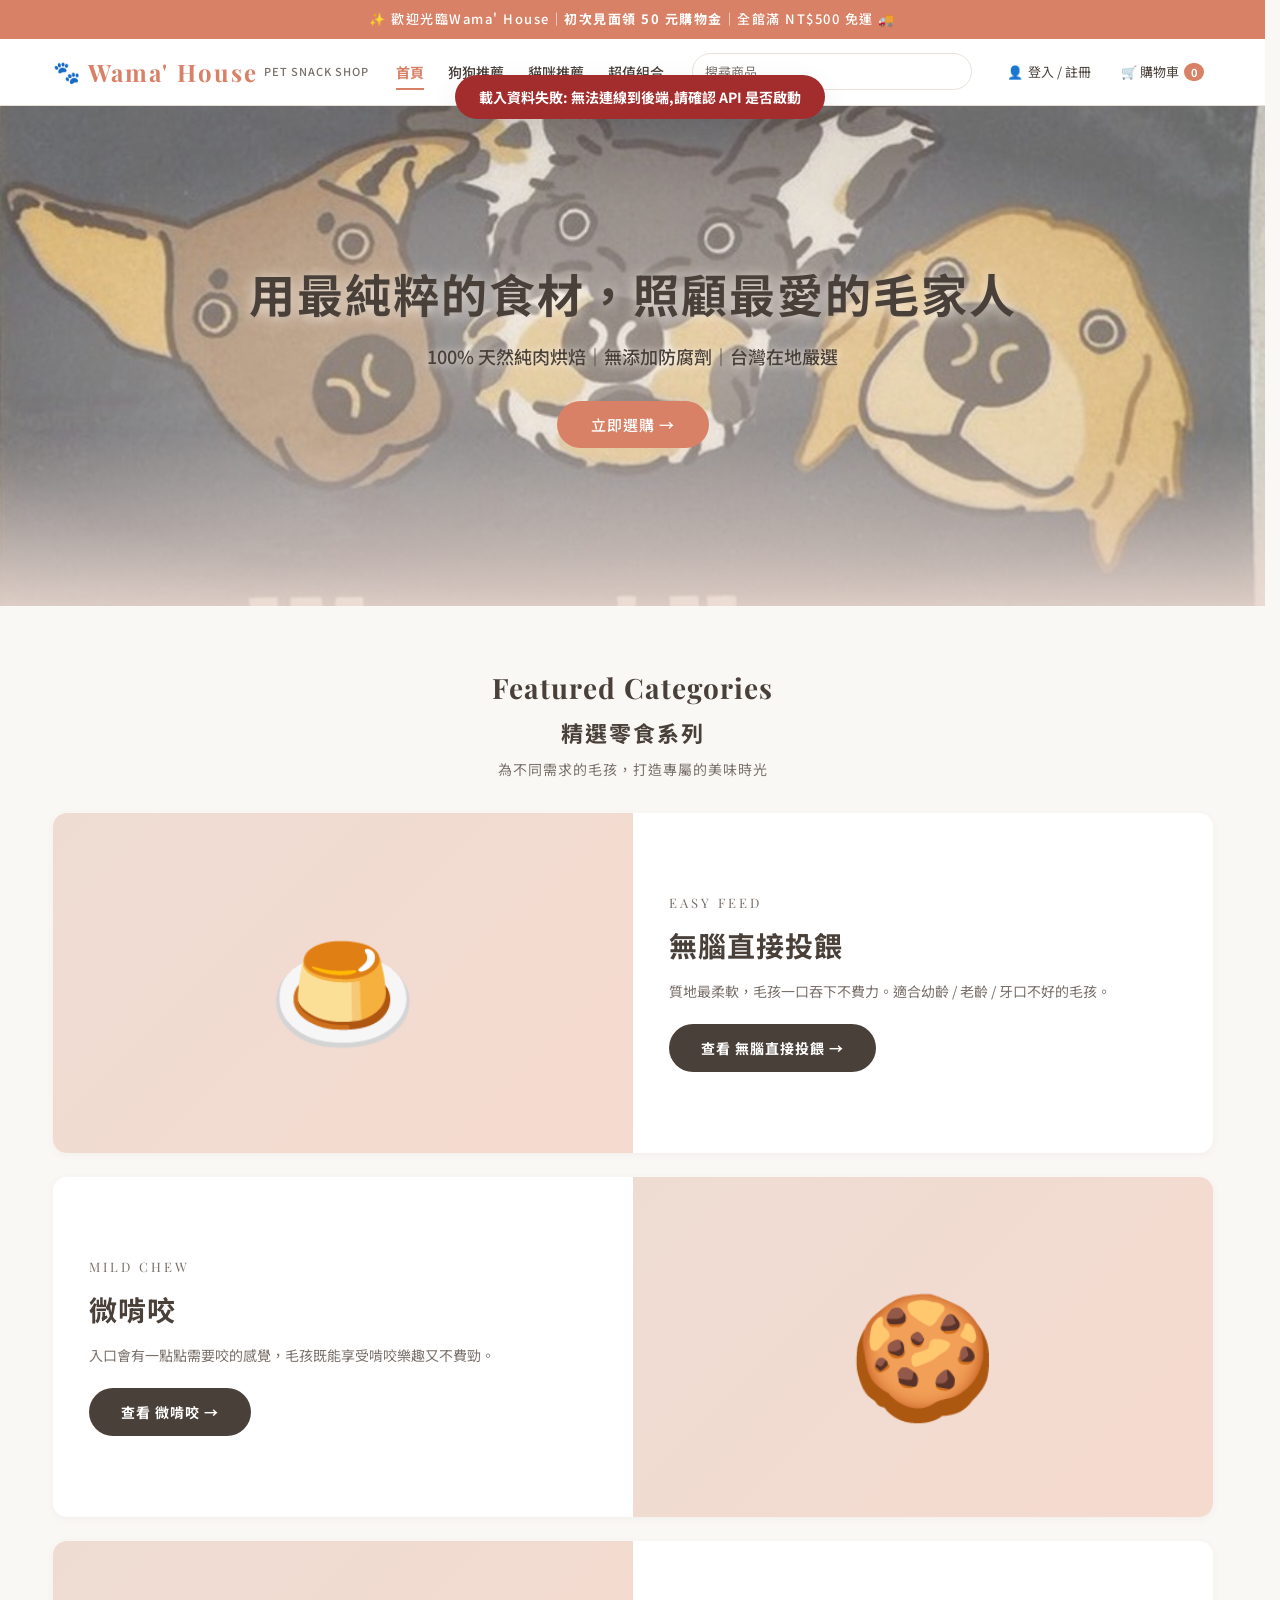
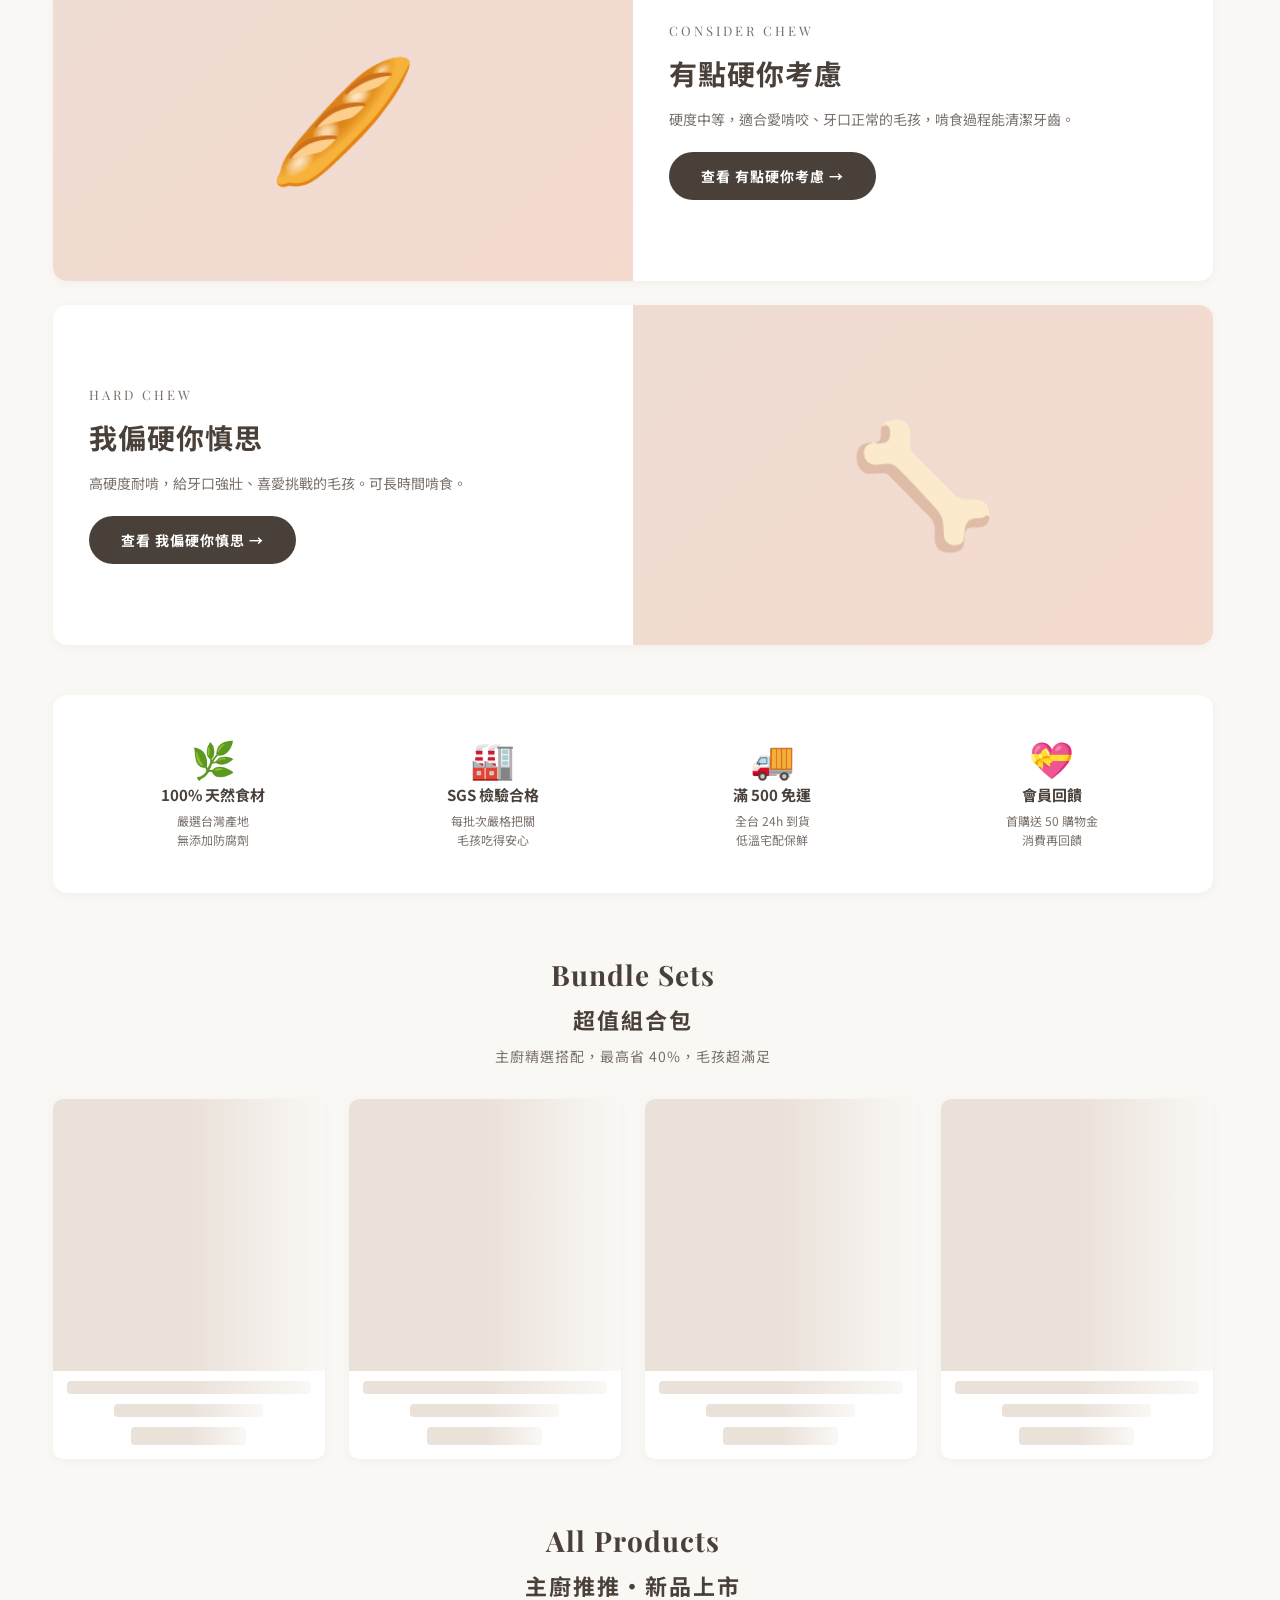
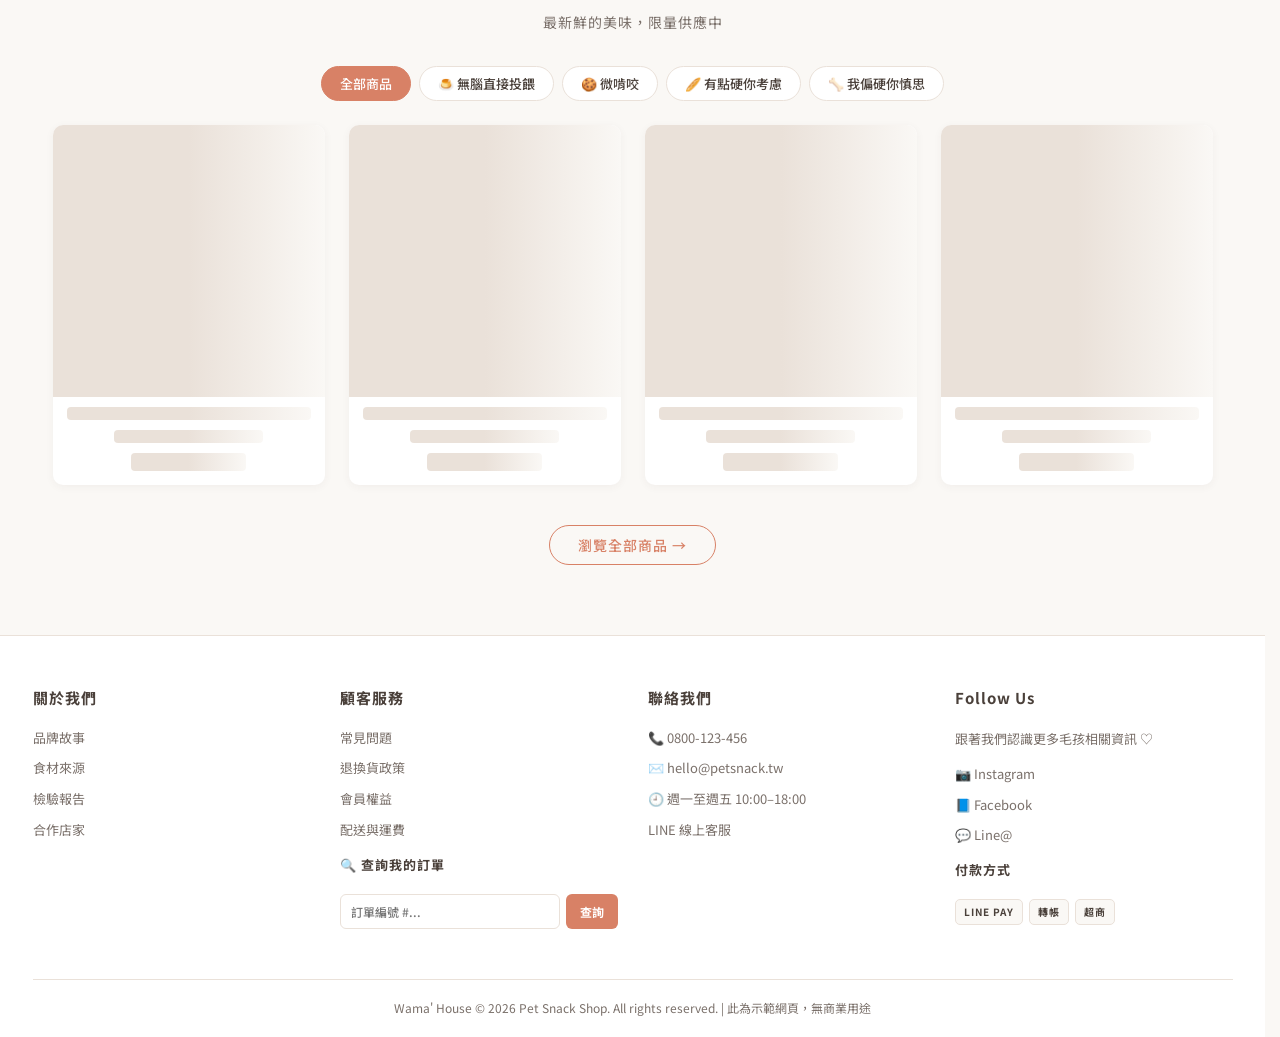
==== commit e68ffa12: "refactor(type): 商品分類改成 4 級啃咬硬度 (frontend) 對應 backend eff846a。把全前端從寵物種類分類遷移到啃咬硬度分類。  新分類 - easy   無腦直" ====
--- a/index.html
+++ b/index.html
@@ -105,7 +105,7 @@
         <!-- 會員下拉選單 (點 role-pill 時切換顯示) -->
         <div class="account-menu" id="account-menu" role="menu" aria-hidden="true">
           <button class="acct-item" role="menuitem" onclick="_closeAccountMenu();switchPage('myorders');loadMyOrders()">📋 我的訂單</button>
-          <button class="acct-item" role="menuitem" onclick="_closeAccountMenu();switchPage('account');loadAccountForm()">👤 我的帳號</button>
+          <button class="acct-item" role="menuitem" onclick="_closeAccountMenu();switchPage('account');loadAccountForm()">👤 我的帳號 / 優惠券</button>
           <button class="acct-item" role="menuitem" onclick="_closeAccountMenu();logout()">🚪 登出</button>
         </div>
       </div>
@@ -144,39 +144,51 @@
   </div>
 
   <section class="category-showcase">
-    <article class="cat-showcase-row" data-cat="dog">
-      <div class="csr-img" aria-hidden="true" id="csr-img-dog">
-        <span class="csr-emoji">🐶</span>
+    <article class="cat-showcase-row" data-cat="easy">
+      <div class="csr-img" aria-hidden="true" id="csr-img-easy">
+        <span class="csr-emoji">🍮</span>
       </div>
       <div class="csr-info">
-        <span class="csr-eyebrow">DOG TREATS</span>
-        <h3 class="csr-title">狗狗鮮肉零食系列</h3>
-        <p class="csr-desc">精選低脂肉品，適合日常訓練。使用當日屠宰新鮮肉品，讓食材本身的鮮味，訴說產品的用心。</p>
-        <button class="csr-cta" onclick="goCategory('dog')">更多狗狗零食 →</button>
+        <span class="csr-eyebrow">EASY FEED</span>
+        <h3 class="csr-title">無腦直接投餵</h3>
+        <p class="csr-desc">質地最柔軟，毛孩一口吞下不費力。適合幼齡 / 老齡 / 牙口不好的毛孩。</p>
+        <button class="csr-cta" onclick="goCategory('easy')">查看 無腦直接投餵 →</button>
       </div>
     </article>
 
-    <article class="cat-showcase-row reverse" data-cat="cat">
-      <div class="csr-img" aria-hidden="true" id="csr-img-cat">
-        <span class="csr-emoji">🐱</span>
+    <article class="cat-showcase-row reverse" data-cat="mild">
+      <div class="csr-img" aria-hidden="true" id="csr-img-mild">
+        <span class="csr-emoji">🍪</span>
       </div>
       <div class="csr-info">
-        <span class="csr-eyebrow">CAT TREATS</span>
-        <h3 class="csr-title">貓咪海鮮零食系列</h3>
-        <p class="csr-desc">挑選硬度適中食材，人工精細修除油膜，讓正在飲食控制中的貓咪也能享受開心啃咬的樂趣，清潔牙齒兼顧紓壓。</p>
-        <button class="csr-cta" onclick="goCategory('cat')">更多貓咪零食 →</button>
+        <span class="csr-eyebrow">MILD CHEW</span>
+        <h3 class="csr-title">微啃咬</h3>
+        <p class="csr-desc">入口會有一點點需要咬的感覺，毛孩既能享受啃咬樂趣又不費勁。</p>
+        <button class="csr-cta" onclick="goCategory('mild')">查看 微啃咬 →</button>
       </div>
     </article>
 
-    <article class="cat-showcase-row" data-cat="both">
-      <div class="csr-img" aria-hidden="true" id="csr-img-both">
-        <span class="csr-emoji">🌟</span>
+    <article class="cat-showcase-row" data-cat="medium">
+      <div class="csr-img" aria-hidden="true" id="csr-img-medium">
+        <span class="csr-emoji">🥖</span>
       </div>
       <div class="csr-info">
-        <span class="csr-eyebrow">UNIVERSAL TREATS</span>
-        <h3 class="csr-title">毛孩通用零食系列</h3>
-        <p class="csr-desc">狗狗貓咪都適用的精選配方，溫和不刺激，是多寵物家庭的理想選擇。</p>
-        <button class="csr-cta" onclick="goCategory('both')">更多通用零食 →</button>
+        <span class="csr-eyebrow">CONSIDER CHEW</span>
+        <h3 class="csr-title">有點硬你考慮</h3>
+        <p class="csr-desc">硬度中等，適合愛啃咬、牙口正常的毛孩，啃食過程能清潔牙齒。</p>
+        <button class="csr-cta" onclick="goCategory('medium')">查看 有點硬你考慮 →</button>
+      </div>
+    </article>
+
+    <article class="cat-showcase-row reverse" data-cat="hard">
+      <div class="csr-img" aria-hidden="true" id="csr-img-hard">
+        <span class="csr-emoji">🦴</span>
+      </div>
+      <div class="csr-info">
+        <span class="csr-eyebrow">HARD CHEW</span>
+        <h3 class="csr-title">我偏硬你慎思</h3>
+        <p class="csr-desc">高硬度耐啃，給牙口強壯、喜愛挑戰的毛孩。可長時間啃食。</p>
+        <button class="csr-cta" onclick="goCategory('hard')">查看 我偏硬你慎思 →</button>
       </div>
     </article>
   </section>
@@ -203,9 +215,10 @@
   </div>
   <div class="filter-row" role="group" aria-label="商品分類篩選">
     <button class="filter-btn active" aria-pressed="true" onclick="filterProds('all',this)">全部商品</button>
-    <button class="filter-btn" aria-pressed="false" onclick="filterProds('dog',this)">🐶 狗狗</button>
-    <button class="filter-btn" aria-pressed="false" onclick="filterProds('cat',this)">🐱 貓咪</button>
-    <button class="filter-btn" aria-pressed="false" onclick="filterProds('both',this)">🌟 通用</button>
+    <button class="filter-btn" aria-pressed="false" onclick="filterProds('easy',this)">🍮 無腦直接投餵</button>
+    <button class="filter-btn" aria-pressed="false" onclick="filterProds('mild',this)">🍪 微啃咬</button>
+    <button class="filter-btn" aria-pressed="false" onclick="filterProds('medium',this)">🥖 有點硬你考慮</button>
+    <button class="filter-btn" aria-pressed="false" onclick="filterProds('hard',this)">🦴 我偏硬你慎思</button>
   </div>
   <section class="product-grid" id="products-grid"></section>
   <div class="view-all-wrap"><button class="btn-outline" onclick="bundleScroll()">瀏覽全部商品 →</button></div>
@@ -415,6 +428,60 @@
   <div class="admin-card" id="bundle-admin-card">
     <div class="admin-card-hd"><h3>📋 現有組合包</h3></div>
     <div id="bundle-admin-list"></div>
+  </div>
+
+  <!-- 一鍵清除測試資料 -->
+  <div class="admin-card" id="cleanup-admin-card">
+    <div class="admin-card-hd">
+      <h3>🧹 清除測試資料</h3>
+      <span class="admin-hint">刪除 stock > 0 的商品 + 全部組合包</span>
+    </div>
+    <div style="padding:14px 20px">
+      <div style="font-size:12px;color:var(--text-light);line-height:1.7;margin-bottom:10px">
+        匯入正式商品後,把測試期遺留的商品(有現貨)+ 所有舊組合包一次清掉。<br>
+        ⚠ 不可復原,建議先按「預覽」確認名單。單筆刪除也可在下方庫存列表的 🗑 按鈕。
+      </div>
+      <div style="display:flex;gap:8px;flex-wrap:wrap">
+        <button class="pill-btn gray" onclick="adminBulkCleanupPreview()">👀 預覽要刪的清單</button>
+        <button class="pill-btn" style="background:var(--red);color:#fff" onclick="adminBulkCleanupRun()">⚠ 確認執行清除</button>
+      </div>
+      <div id="cleanup-result" style="margin-top:12px"></div>
+    </div>
+  </div>
+
+  <!-- 批次匯入商品 (CSV) -->
+  <div class="admin-card" id="import-admin-card">
+    <div class="admin-card-hd">
+      <h3>📥 批次匯入商品</h3>
+      <button class="pill-btn" onclick="downloadProductTemplate()" title="下載 CSV 範本檔">📄 下載範本</button>
+    </div>
+    <div style="padding:16px 20px">
+      <div style="font-size:12px;color:var(--text-light);margin-bottom:10px;line-height:1.7">
+        必填欄位:<code>name</code> / <code>price</code> / <code>type</code>(dog/cat/both)<br>
+        選填:<code>sub</code> / <code>emoji</code> / <code>imageUrl</code> / <code>description</code> /
+        <code>orig</code> / <code>badge</code>(hot/new/sale) /
+        <code>stock</code> / <code>lowStockThreshold</code> / <code>trackStock</code><br>
+        圖片請先上傳到 Cloudinary / 任何圖床,把網址貼進 <code>imageUrl</code> 欄。
+      </div>
+      <div class="import-tabs" role="tablist" style="display:flex;gap:6px;margin-bottom:8px">
+        <button class="auth-tab active" id="imp-tab-file"  role="tab"
+                onclick="switchImportTab('file')">📁 上傳檔案</button>
+        <button class="auth-tab" id="imp-tab-paste" role="tab"
+                onclick="switchImportTab('paste')">📋 貼上內容</button>
+      </div>
+      <div id="imp-pane-file" class="auth-pane active">
+        <input type="file" id="imp-file" accept=".csv,text/csv" onchange="onImportFileChange()">
+      </div>
+      <div id="imp-pane-paste" class="auth-pane">
+        <textarea id="imp-csv" rows="6" placeholder="name,price,type,...&#10;雞肉條,240,dog,..."
+                  style="width:100%;font-family:'Courier New',monospace;font-size:12px;padding:8px;border:1px solid var(--border);border-radius:6px;resize:vertical"></textarea>
+      </div>
+      <div style="display:flex;gap:8px;margin-top:12px;flex-wrap:wrap">
+        <button class="pill-btn gray" onclick="previewProductImport()">👀 預覽 (不寫入)</button>
+        <button class="pill-btn green" onclick="confirmProductImport()">✅ 確認匯入</button>
+      </div>
+      <div id="imp-result" style="margin-top:12px"></div>
+    </div>
   </div>
 
   <!-- 商品庫存管理 -->
@@ -610,6 +677,19 @@
         </button>
       </div>
     </div>
+    <!-- 優惠券 (僅會員顯示;客端不顯示時 display:none) -->
+    <div class="modal-field co-coupon-wrap" id="co-coupon-wrap" style="display:none">
+      <label>🎟 優惠券 <span style="color:var(--text-light);font-weight:500">(可選)</span></label>
+      <div class="co-coupon-row">
+        <input type="text" id="co-coupon-input" placeholder="輸入券號或從下方選擇" maxlength="40" autocomplete="off">
+        <button type="button" class="modal-btn outline co-coupon-apply" onclick="applyCheckoutCoupon()">套用</button>
+      </div>
+      <div id="co-coupon-list" class="co-coupon-list"></div>
+      <div id="co-coupon-status" class="co-coupon-status" role="status" aria-live="polite"></div>
+    </div>
+    <!-- 金額摘要 -->
+    <div class="co-summary" id="co-summary"></div>
+
     <div id="checkout-error" role="alert" aria-live="assertive" style="min-height:20px;color:var(--red);font-size:12px;font-weight:700;margin-bottom:8px"></div>
     <div class="modal-actions">
       <button class="modal-btn primary" id="co-submit" onclick="confirmCheckout()">確認結帳 →</button>
--- a/style.css
+++ b/style.css
@@ -179,6 +179,13 @@
 .role-pill.dealer{color:var(--pu)}
 .role-pill.admin{color:var(--am)}
 .role-pill.customer{color:var(--primary-dark)}
+.role-pill.customer.vip{
+  color:#7A5400;
+  background:linear-gradient(135deg, #FFF3D1 0%, #FFE5A0 100%);
+  border-radius:999px;padding:4px 14px !important;
+  box-shadow:inset 0 0 0 1px #E0B547;
+}
+.role-pill.customer.vip:hover{background:linear-gradient(135deg,#FFEEBF 0%, #FFDA82 100%) !important}
 
 /* 會員下拉選單 (從 role-pill 下方彈出) */
 .role-pill-wrap{position:relative;display:inline-block}
@@ -427,6 +434,59 @@
 }
 .product-badge.new{background:var(--gr)}
 .product-badge.hot{background:#E8784A}
+
+/* 多規格商品 — 卡片右上 + 詳情選擇器 */
+.variant-badge{
+  position:absolute;top:10px;right:10px;z-index:2;
+  background:#5C7E8F;color:#fff;
+  font-size:10px;font-weight:700;letter-spacing:.5px;
+  padding:3px 8px;border-radius:4px;
+}
+/* 倒數 badge 跟 variant badge 同位置時讓 countdown 往下移 */
+.product-card .variant-badge + .countdown-timer{top:38px}
+
+.pmd-variant-selector{
+  margin:14px 0;padding:12px;
+  background:var(--bg);border-radius:8px;border:1px solid var(--border);
+}
+.pmd-variant-label{
+  font-size:12px;font-weight:700;color:var(--text-light);
+  letter-spacing:1px;margin-bottom:8px;
+}
+.pmd-variant-grid{display:grid;grid-template-columns:1fr 1fr 1fr;gap:8px}
+@media(max-width:480px){.pmd-variant-grid{grid-template-columns:1fr 1fr}}
+.pmd-variant-opt{
+  display:flex;flex-direction:column;align-items:center;gap:3px;
+  padding:10px 6px;background:var(--white);
+  border:1.5px solid var(--border);border-radius:8px;
+  cursor:pointer;transition:all .2s;font:inherit;line-height:1.3;
+}
+.pmd-variant-opt:hover:not(:disabled){border-color:var(--primary-light);background:var(--primary-light)}
+.pmd-variant-opt.selected{
+  border-color:var(--primary);background:var(--primary-light);
+  box-shadow:0 0 0 1px var(--primary) inset;
+}
+.pmd-variant-opt.is-out{opacity:.55;cursor:not-allowed;background:var(--bg)}
+.pvo-label{font-size:13px;font-weight:700;color:var(--text)}
+.pvo-price{font-size:14px;font-weight:700;color:var(--sale);font-family:'Playfair Display',serif}
+.pmd-variant-opt.selected .pvo-price{color:var(--primary-dark)}
+.pvo-stock{font-size:10px;color:var(--text-light);letter-spacing:1px}
+.pmd-variant-opt.is-out .pvo-stock{color:var(--red);font-weight:700}
+
+/* Admin 規格編輯面板 */
+.variant-edit-rows{display:flex;flex-direction:column;gap:6px}
+.variant-row{
+  display:grid;grid-template-columns:1.5fr 1fr 1fr auto;gap:6px;align-items:center;
+}
+.variant-row input{
+  padding:7px 9px;border:1px solid var(--border);border-radius:5px;
+  font:inherit;font-size:13px;background:var(--white);
+}
+.variant-row input:focus{outline:none;border-color:var(--primary)}
+@media(max-width:540px){
+  .variant-row{grid-template-columns:1fr 1fr;gap:5px}
+  .variant-row .ve-label{grid-column:1/-1}
+}
 
 /* ====== COUNTDOWN TIMER (限時上架倒數) ====== */
 .countdown-timer{
@@ -1150,13 +1210,19 @@
   background:var(--white);border-radius:var(--radius-lg);padding:28px;
   max-width:380px;width:100%;box-shadow:0 20px 60px rgba(0,0,0,0.25);
   position:relative;animation:modalIn .25s ease-out;
-}
+  /* 內容過長時可滾動 (結帳 modal 加了優惠券 + 摘要區之後容易超出視窗) */
+  max-height:calc(100vh - 40px);overflow-y:auto;
+}
+/* 滾動條淡化處理,避免視覺干擾 */
+.modal::-webkit-scrollbar{width:6px}
+.modal::-webkit-scrollbar-thumb{background:rgba(0,0,0,0.2);border-radius:3px}
+.modal::-webkit-scrollbar-thumb:hover{background:rgba(0,0,0,0.35)}
 @keyframes modalIn{from{opacity:0;transform:translateY(10px)}to{opacity:1;transform:translateY(0)}}
 .modal-close{
-  position:absolute;top:12px;right:12px;background:none;border:none;
+  position:sticky;top:0;float:right;background:var(--white);border:none;
   font-size:24px;color:var(--text-light);width:32px;height:32px;
   display:flex;align-items:center;justify-content:center;border-radius:50%;
-  transition:all .2s;
+  transition:all .2s;z-index:10;margin:-12px -8px 0 0;
 }
 .modal-close:hover{background:var(--bg);color:var(--text)}
 .modal-icon{font-size:42px;text-align:center;margin-bottom:6px;line-height:1}
@@ -1203,6 +1269,75 @@
 .moc-total{font-size:16px;font-weight:700;color:var(--sale);font-family:'Playfair Display',serif}
 .moc-view{font-size:12px;color:var(--primary);font-weight:600}
 
+/* ===== 會員等級徽章 ===== */
+.tier-badge{
+  display:inline-block;font-size:11px;font-weight:700;letter-spacing:1px;
+  padding:3px 10px;border-radius:999px;margin-left:8px;vertical-align:middle;
+}
+.tier-badge.vip{background:linear-gradient(135deg,#FFE5A0 0%,#FFC966 100%);color:#7A5400;border:1px solid #D4A036}
+.tier-badge.normal{background:var(--bg);color:var(--text-light);border:1px solid var(--border)}
+
+.acct-stats{padding:12px 20px;background:var(--bg);border-bottom:1px solid var(--border);font-size:13px;line-height:1.7}
+.acct-stat-line{color:var(--text)}
+.acct-stat-line.hint{color:var(--primary-dark);font-size:12px;margin-top:6px}
+
+/* ===== 結帳優惠券區 ===== */
+.co-coupon-wrap{border-top:1px dashed var(--border);padding-top:12px;margin-top:6px}
+.co-coupon-row{display:flex;gap:8px}
+.co-coupon-row input{
+  flex:1;padding:8px 10px;border:1px solid var(--border);border-radius:6px;
+  font:inherit;font-size:13px;text-transform:uppercase;letter-spacing:1px;
+}
+.co-coupon-row input:focus{outline:none;border-color:var(--primary)}
+.co-coupon-apply{padding:8px 16px !important;width:auto !important;margin:0 !important;font-size:13px !important}
+.co-coupon-hint{font-size:11px;color:var(--text-light);margin:8px 0 4px}
+.co-coupon-list{display:flex;flex-direction:column;gap:6px;margin-top:6px;max-height:180px;overflow-y:auto}
+.co-coupon-chip{
+  text-align:left !important;padding:8px 12px !important;border-radius:6px;
+  border:1px solid var(--border);background:var(--white);cursor:pointer;
+  display:grid !important;grid-template-columns:auto 1fr auto;gap:8px;align-items:center;
+  font-size:12px;width:100%;transition:all .15s;
+}
+.co-coupon-chip:hover{border-color:var(--primary);background:var(--primary-light)}
+.cc-code{font-family:'Courier New',monospace;font-weight:700;color:var(--text);font-size:12px}
+.cc-desc{color:var(--text-light)}
+.cc-exp{color:var(--sale);font-size:11px;font-weight:600}
+.co-coupon-status{min-height:18px;margin-top:6px;font-size:12px;font-weight:600}
+.co-coupon-status.ok{color:var(--gr)}
+.co-coupon-status.err{color:var(--red)}
+.co-coupon-status.loading{color:var(--text-light)}
+
+/* ===== 結帳金額摘要 ===== */
+.co-summary{
+  background:var(--bg);border-radius:6px;padding:12px 14px;margin:12px 0 8px;font-size:13px;
+}
+.cos-row{display:flex;justify-content:space-between;padding:4px 0;color:var(--text-light)}
+.cos-row span:last-child{color:var(--text);font-weight:600}
+.cos-row.discount{color:var(--gr)}
+.cos-row.discount span:last-child{color:var(--gr);font-weight:700}
+.cos-row.total{margin-top:6px;padding-top:8px;border-top:1px dashed var(--border)}
+.cos-row.total span{color:var(--text);font-size:15px;font-weight:700}
+.cos-total{color:var(--sale) !important;font-family:'Playfair Display',serif;font-size:18px !important}
+.cos-free{color:var(--gr);font-weight:700}
+
+/* ===== 我的優惠券卡片 (account page) ===== */
+.my-coupon-card{
+  border:1px dashed var(--border);border-radius:8px;padding:14px;margin-bottom:10px;
+  background:var(--white);
+}
+.my-coupon-card.my-coupon-ok{border-color:var(--primary-light);background:linear-gradient(135deg,#FFF5EE 0%,#FFFFFF 60%)}
+.my-coupon-card.my-coupon-used{opacity:.55;background:var(--bg)}
+.my-coupon-card.my-coupon-expired{opacity:.5;background:var(--bg)}
+.mcc-head{display:flex;justify-content:space-between;align-items:center;margin-bottom:6px;gap:8px}
+.mcc-code{font-size:13px;font-weight:700;background:var(--bg);padding:3px 8px;border-radius:4px;letter-spacing:1px}
+.mcc-status{font-size:11px;font-weight:700;padding:2px 8px;border-radius:4px;letter-spacing:1px}
+.mcc-status.ok{background:#E6F4EA;color:#1E8449}
+.mcc-status.used{background:var(--bg);color:var(--text-light)}
+.mcc-status.expired{background:var(--red-light);color:var(--red)}
+.mcc-desc{font-size:14px;color:var(--text);margin-bottom:8px}
+.mcc-foot{display:flex;justify-content:space-between;font-size:11px;color:var(--text-light);padding-top:6px;border-top:1px dotted var(--border)}
+.mcc-source{font-weight:600}
+
 /* ============================
    PRODUCT IMAGE (real img)
    ============================ */
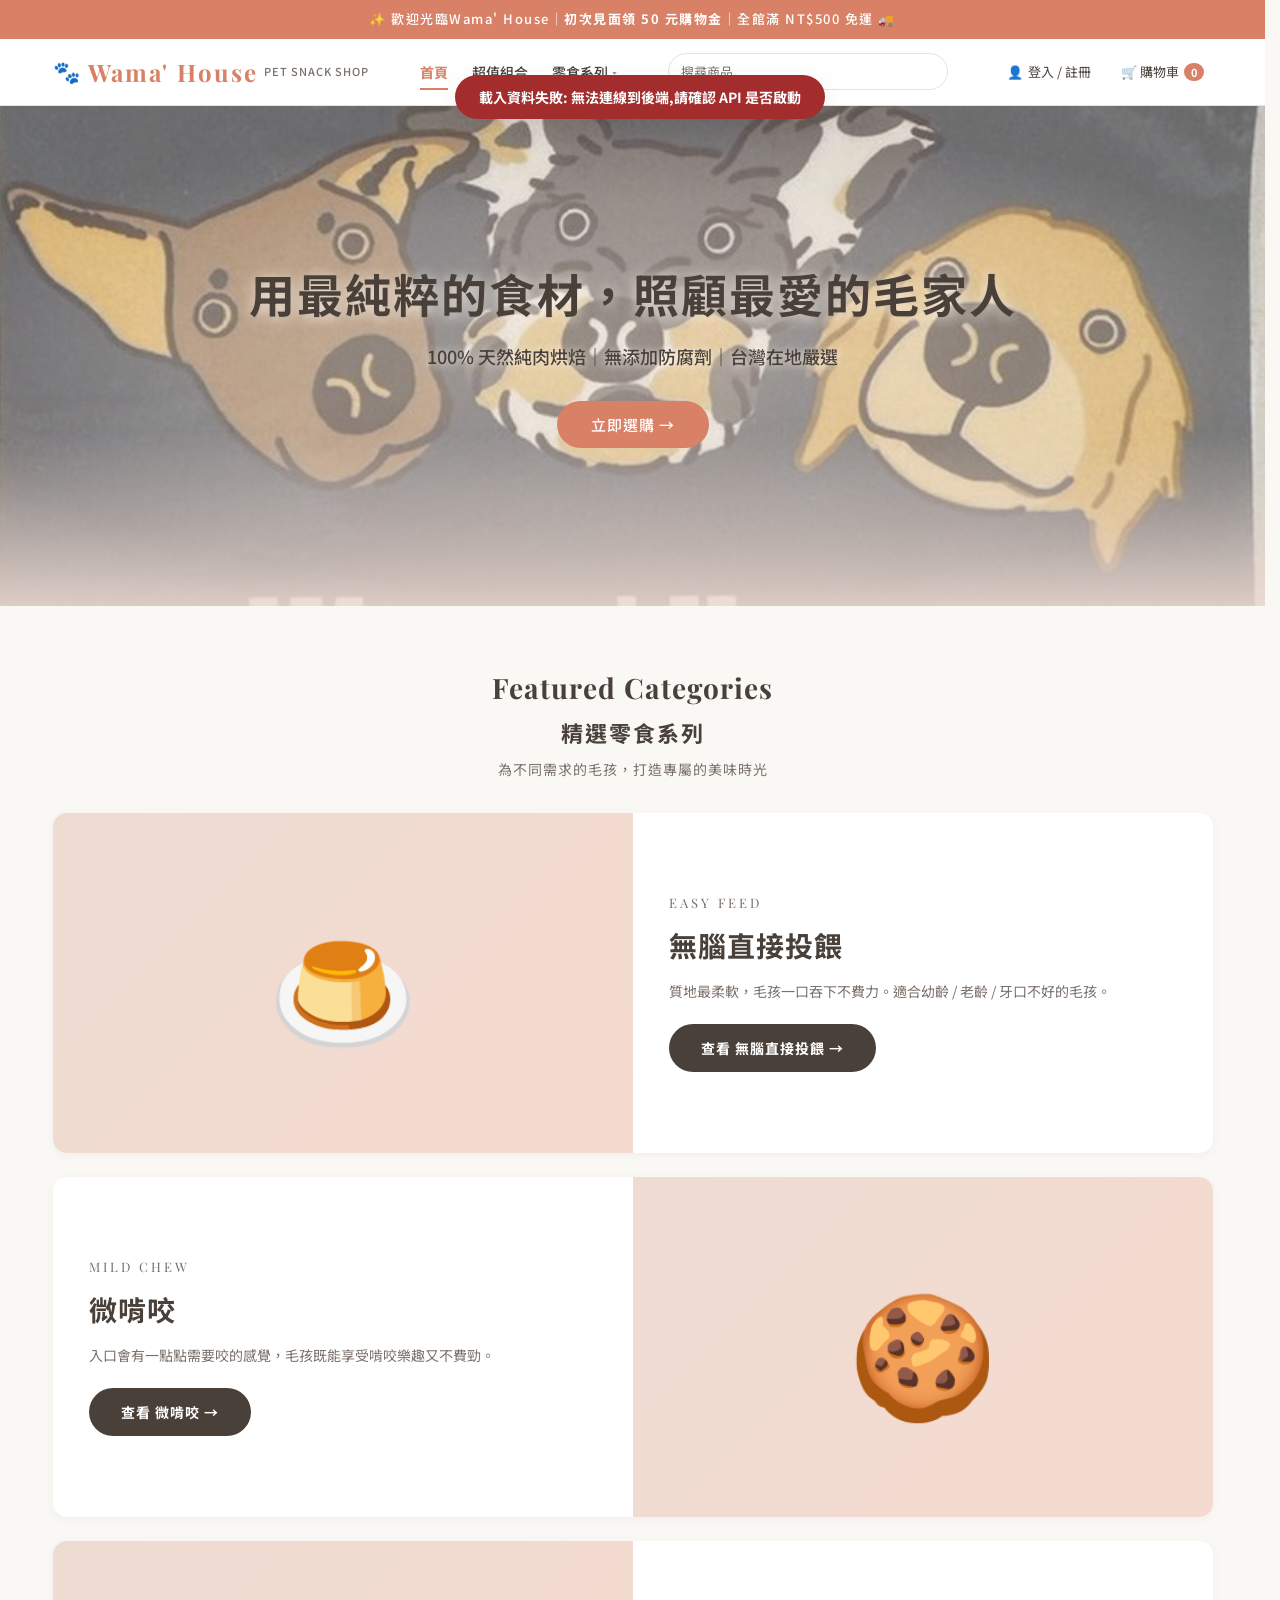
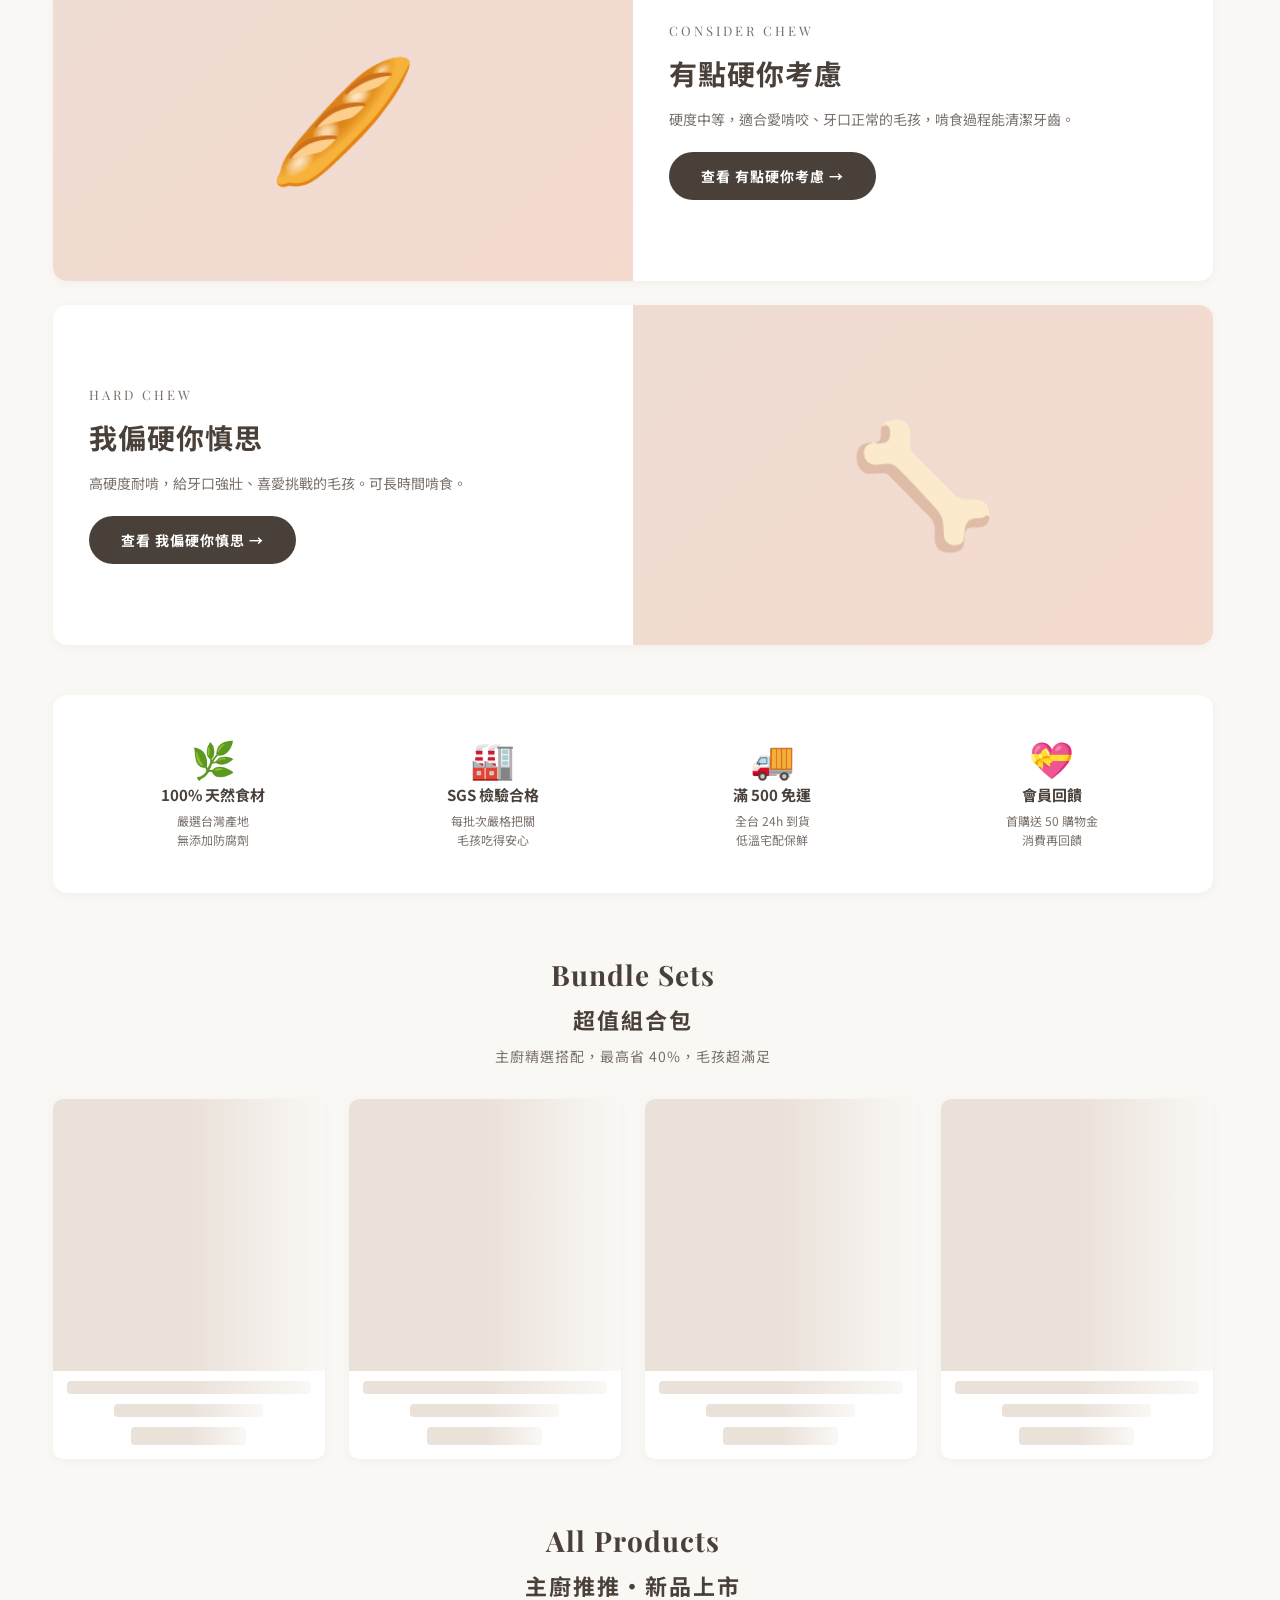
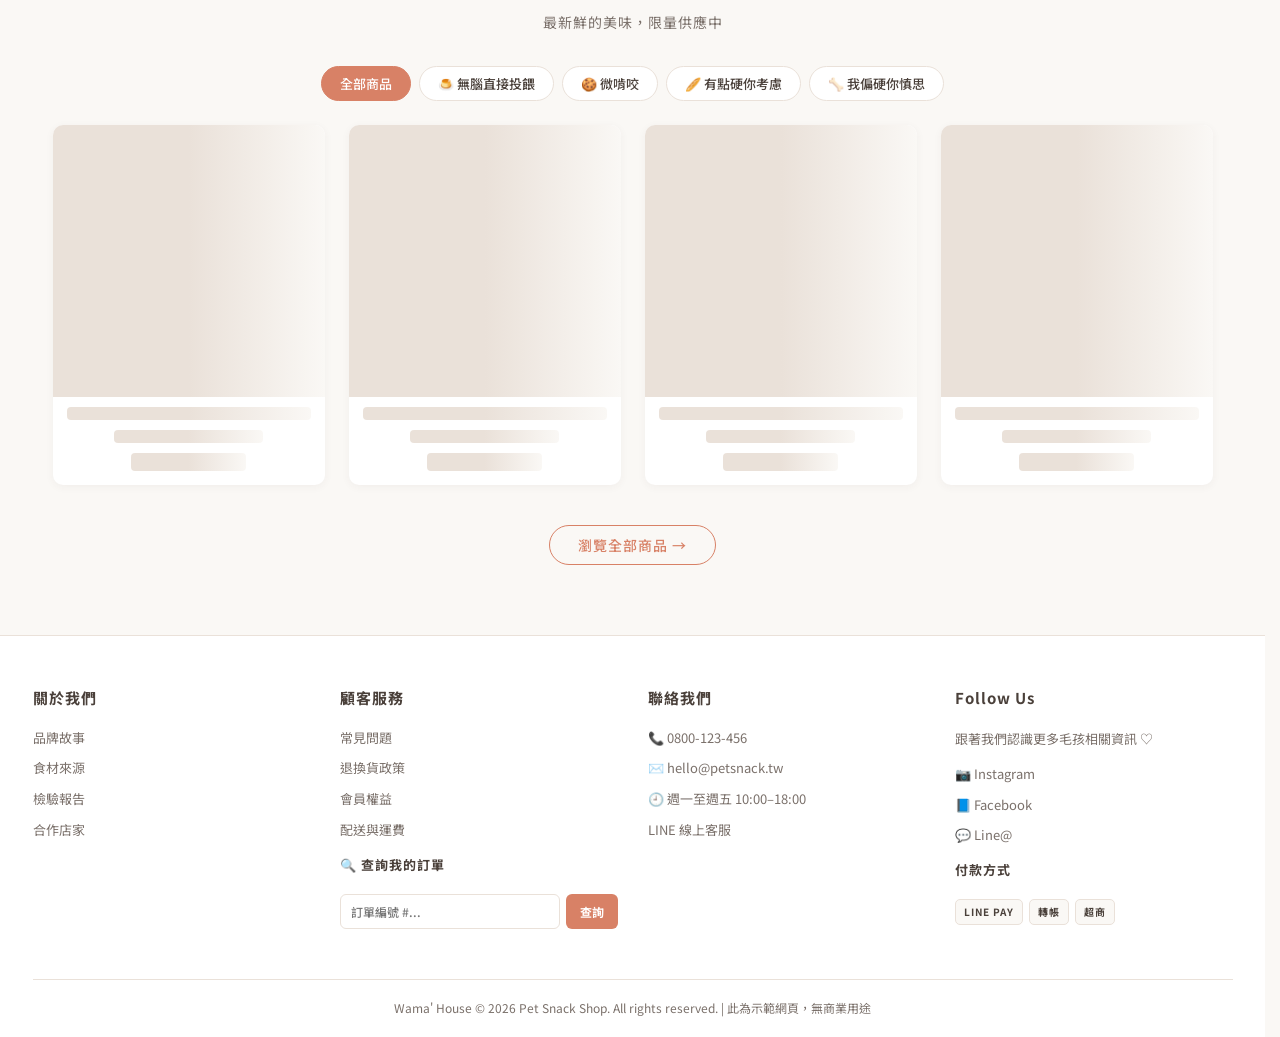
==== commit 0b773eda: "feat(nav): 頂部導覽改版 — 移除狗狗/貓咪推薦,新增「零食系列」下拉 - 移除舊的「狗狗推薦」「貓咪推薦」按鈕 (對應已刪除的 dog/cat type) - 保留「超值組合」 - 新增「" ====
--- a/index.html
+++ b/index.html
@@ -86,9 +86,18 @@
     </a>
     <nav class="nav-links" role="tablist" aria-label="主導覽">
       <button id="nav-link-shop" role="tab" aria-selected="true" class="active" onclick="switchPage('shop')">首頁</button>
-      <button onclick="filterAndScroll('dog')">狗狗推薦</button>
-      <button onclick="filterAndScroll('cat')">貓咪推薦</button>
       <button onclick="bundleScroll()">超值組合</button>
+      <div class="nav-dropdown">
+        <button class="nav-dropdown-toggle" aria-haspopup="true" aria-expanded="false" onclick="toggleNavDropdown(event)">
+          零食系列 <span class="nav-caret" aria-hidden="true">▾</span>
+        </button>
+        <div class="nav-dropdown-menu" role="menu">
+          <button role="menuitem" onclick="goCategoryFromNav('easy')"><span class="ndm-emoji">🍮</span><span><strong>無腦直接投餵</strong><small>EASY FEED</small></span></button>
+          <button role="menuitem" onclick="goCategoryFromNav('mild')"><span class="ndm-emoji">🍪</span><span><strong>軟硬剛剛好</strong><small>SOFT CHEW</small></span></button>
+          <button role="menuitem" onclick="goCategoryFromNav('medium')"><span class="ndm-emoji">🥖</span><span><strong>有點硬你考慮</strong><small>CONSIDER CHEW</small></span></button>
+          <button role="menuitem" onclick="goCategoryFromNav('hard')"><span class="ndm-emoji">🦴</span><span><strong>我偏硬你慎思</strong><small>HARD CHEW</small></span></button>
+        </div>
+      </div>
       <button id="nav-link-dealer" class="dealer-only" role="tab" aria-selected="false" onclick="switchPage('dealer')">經銷專區</button>
       <button id="nav-link-admin" class="admin-only" role="tab" aria-selected="false" onclick="switchPage('admin')">後台管理</button>
     </nav>
--- a/style.css
+++ b/style.css
@@ -104,6 +104,28 @@
 body.role-dealer .nav-links button.dealer-only,
 body.role-admin .nav-links button.dealer-only,
 body.role-admin .nav-links button.admin-only{display:inline-block}
+
+/* 導覽列下拉選單 (零食系列) */
+.nav-dropdown{position:relative}
+.nav-dropdown-toggle{display:inline-flex;align-items:center;gap:4px}
+.nav-caret{font-size:10px;transition:transform .25s;opacity:.7}
+.nav-dropdown.open .nav-caret{transform:rotate(180deg)}
+.nav-dropdown-menu{
+  position:absolute;top:calc(100% + 10px);left:50%;transform:translateX(-50%) translateY(-6px);
+  min-width:220px;background:var(--white);border:1px solid var(--border);border-radius:12px;
+  box-shadow:0 12px 32px rgba(0,0,0,.12);padding:8px;display:flex;flex-direction:column;gap:2px;
+  opacity:0;pointer-events:none;transition:opacity .2s,transform .2s;z-index:1000;
+}
+.nav-dropdown.open .nav-dropdown-menu{opacity:1;pointer-events:auto;transform:translateX(-50%) translateY(0)}
+.nav-dropdown-menu button{
+  display:flex;align-items:center;gap:10px;padding:10px 12px;border-radius:8px;
+  text-align:left;width:100%;font-size:14px;color:var(--text);transition:background .15s;
+}
+.nav-dropdown-menu button:hover{background:var(--bg-soft,#faf5ee);color:var(--primary)}
+.nav-dropdown-menu button::after{display:none}
+.nav-dropdown-menu .ndm-emoji{font-size:22px;flex-shrink:0;width:32px;text-align:center}
+.nav-dropdown-menu strong{display:block;font-weight:600;font-size:14px;line-height:1.3}
+.nav-dropdown-menu small{display:block;font-size:10px;color:var(--text-light);letter-spacing:1px;margin-top:2px}
 
 /* ============================
    SHIPPING METHOD TOGGLE (checkout modal)
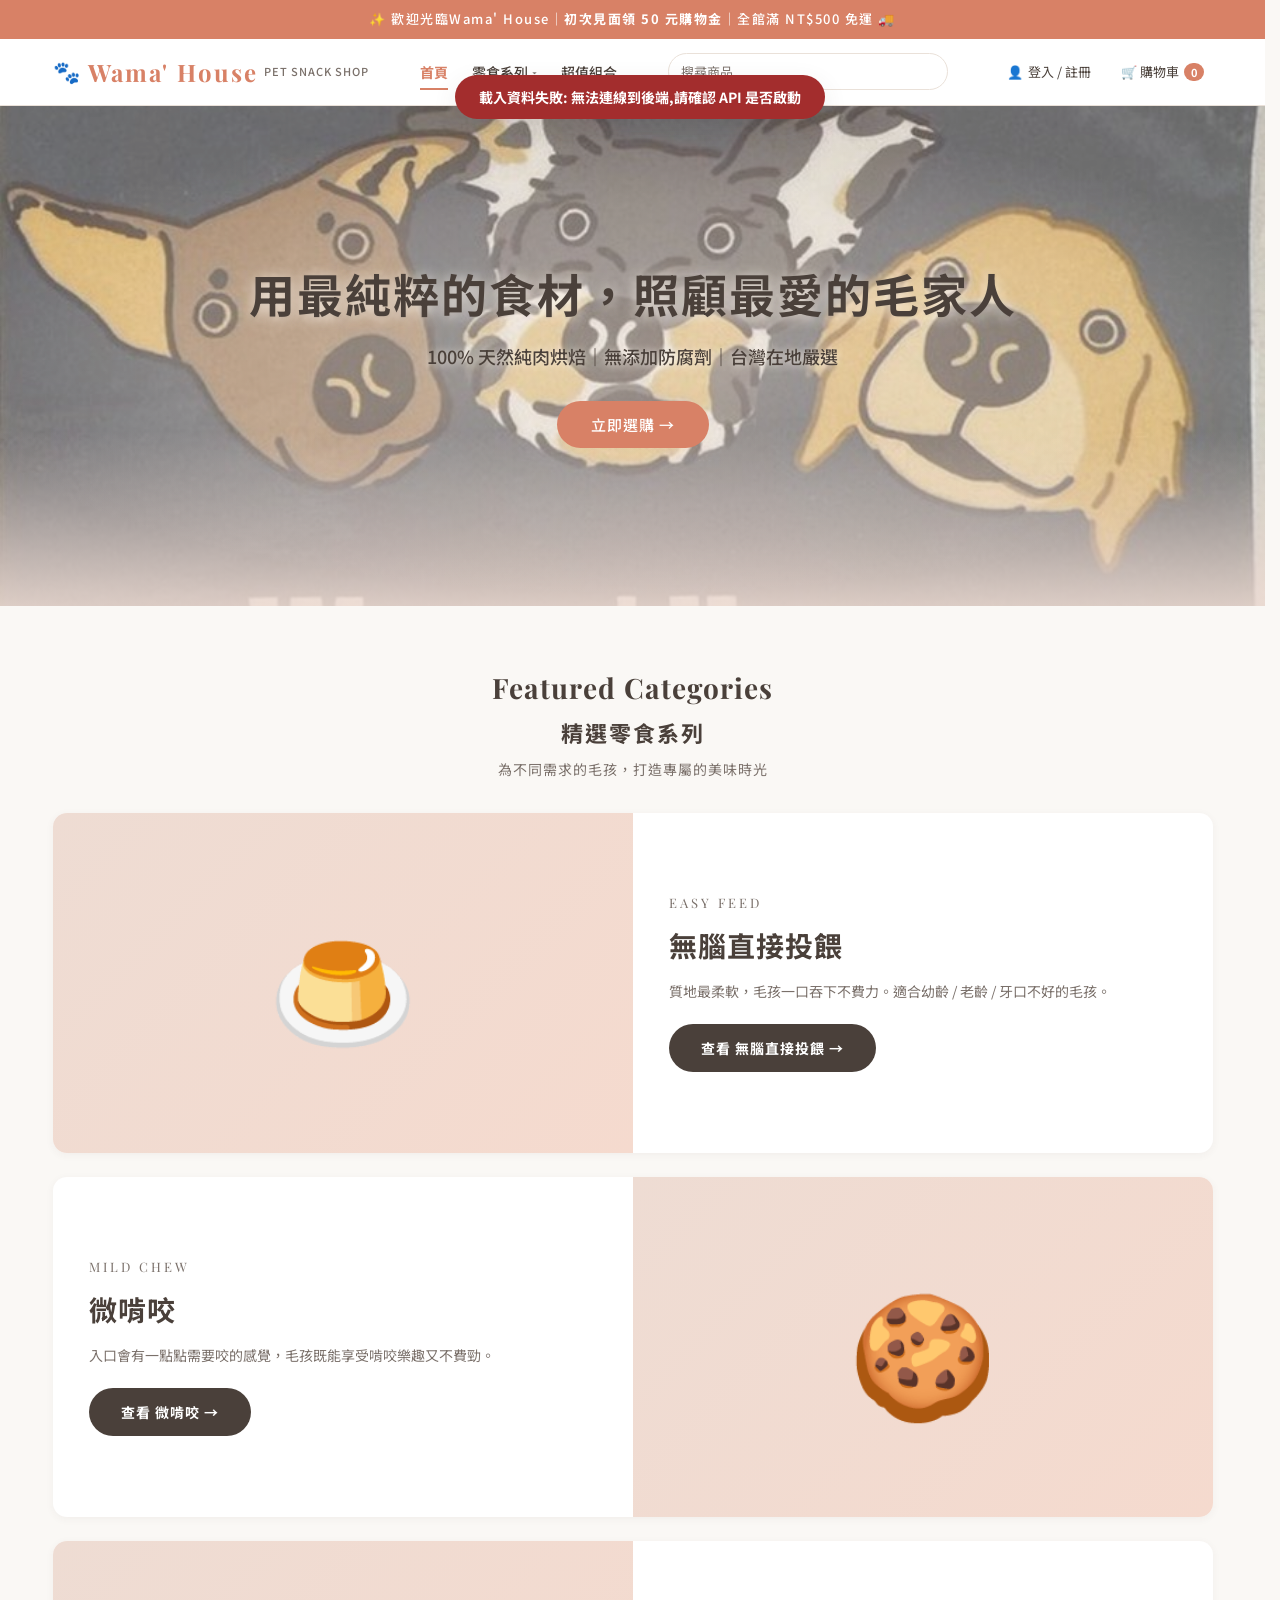
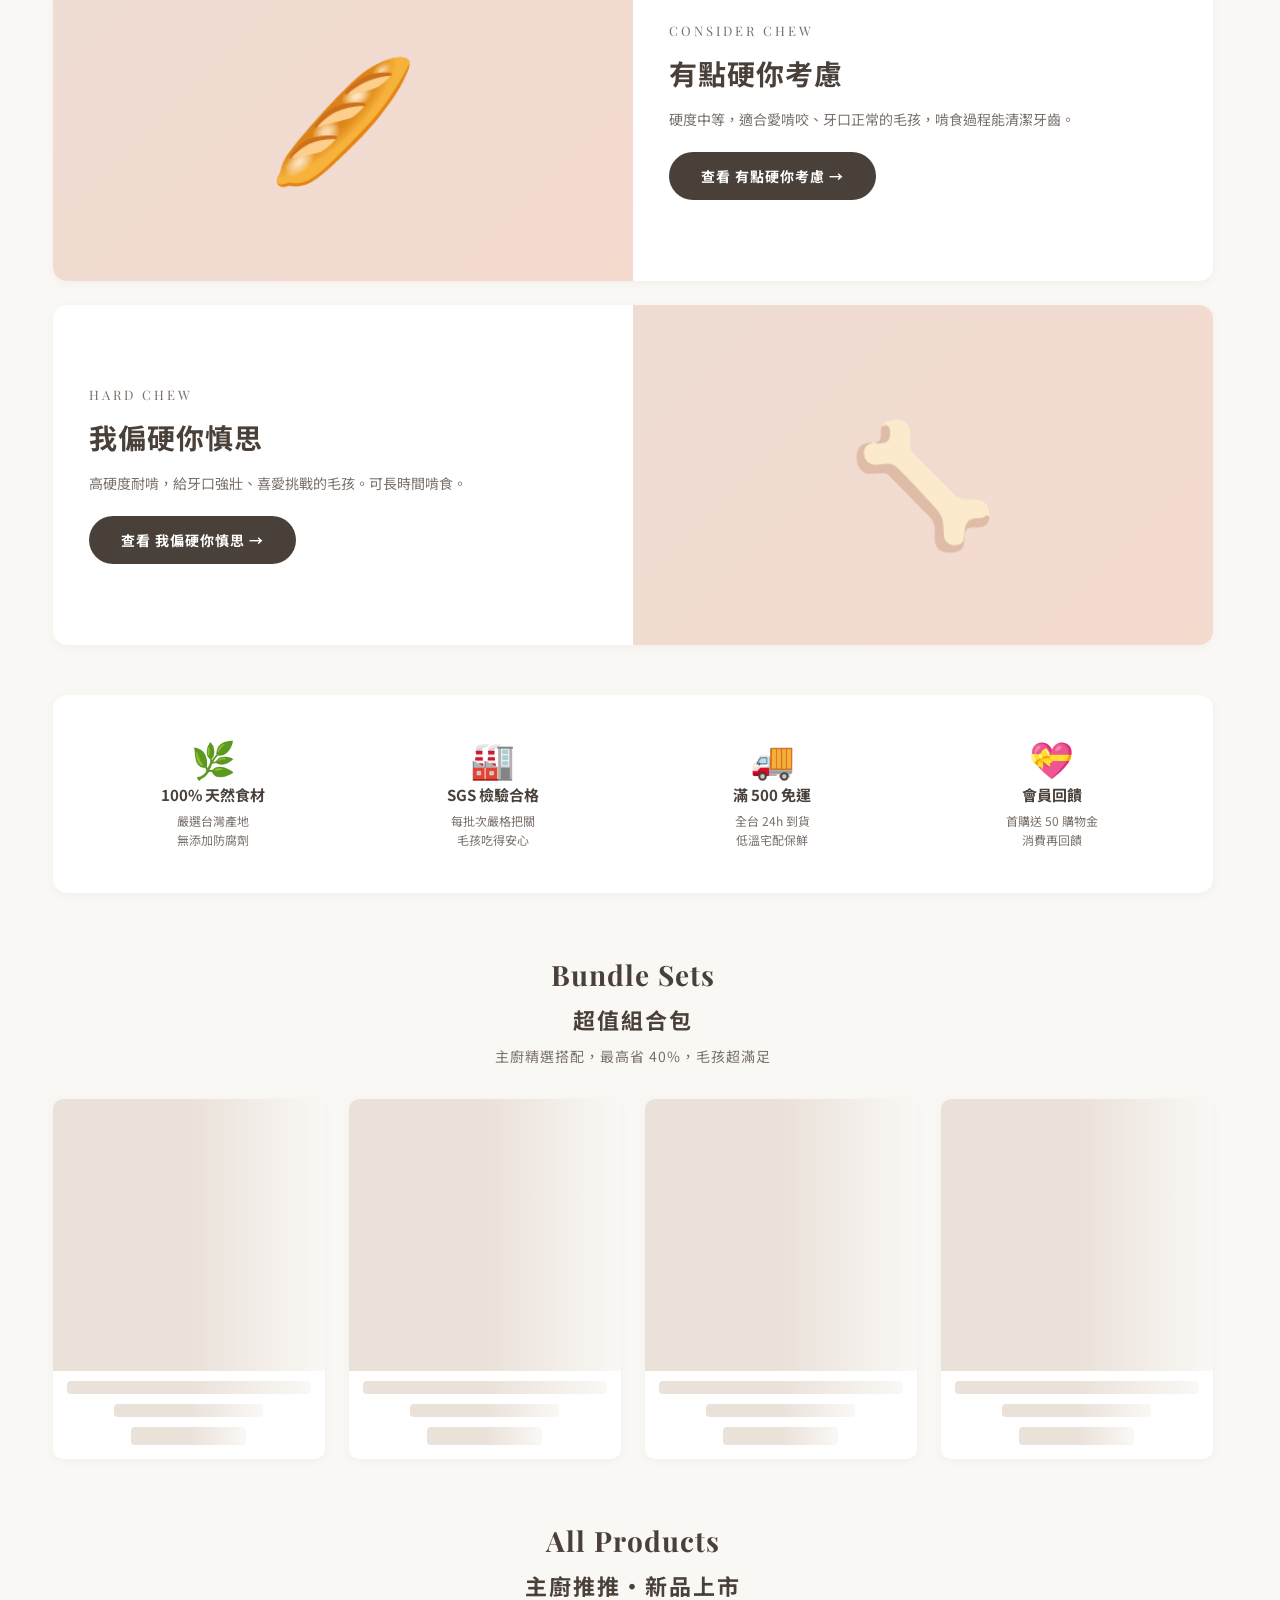
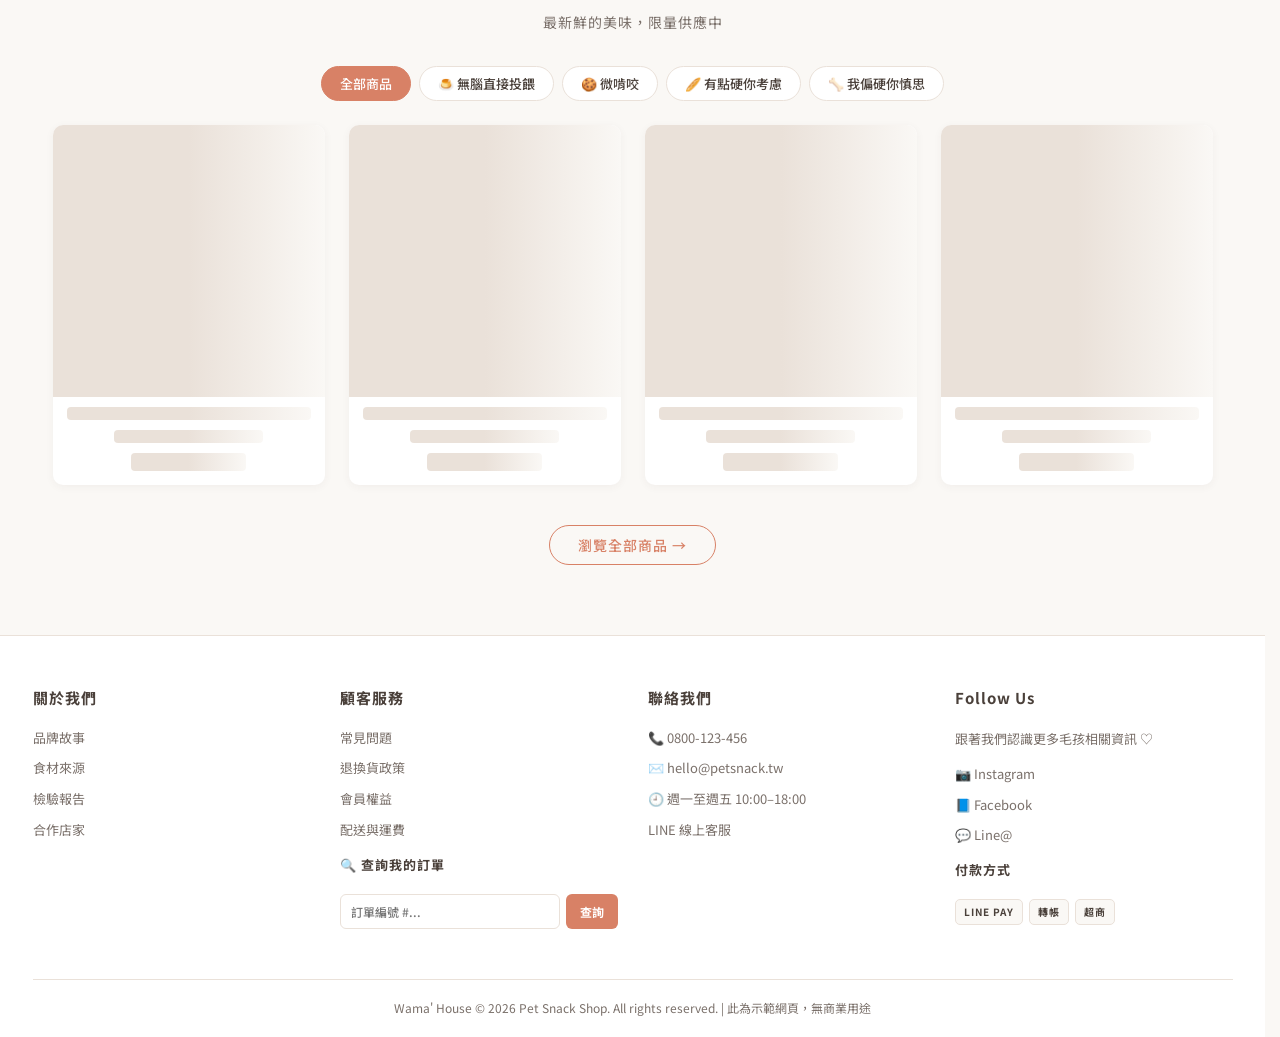
==== commit 87e23c23: "fix(nav): 零食系列下拉可靠收合 + 調整導覽順序 - 改用 hidden 屬性 + display:none 控制下拉,即使 CSS 載入慢   或被瀏覽器快取版蓋掉,也不會把 4 個項目展" ====
--- a/index.html
+++ b/index.html
@@ -86,18 +86,18 @@
     </a>
     <nav class="nav-links" role="tablist" aria-label="主導覽">
       <button id="nav-link-shop" role="tab" aria-selected="true" class="active" onclick="switchPage('shop')">首頁</button>
-      <button onclick="bundleScroll()">超值組合</button>
       <div class="nav-dropdown">
         <button class="nav-dropdown-toggle" aria-haspopup="true" aria-expanded="false" onclick="toggleNavDropdown(event)">
           零食系列 <span class="nav-caret" aria-hidden="true">▾</span>
         </button>
-        <div class="nav-dropdown-menu" role="menu">
+        <div class="nav-dropdown-menu" role="menu" hidden>
           <button role="menuitem" onclick="goCategoryFromNav('easy')"><span class="ndm-emoji">🍮</span><span><strong>無腦直接投餵</strong><small>EASY FEED</small></span></button>
           <button role="menuitem" onclick="goCategoryFromNav('mild')"><span class="ndm-emoji">🍪</span><span><strong>軟硬剛剛好</strong><small>SOFT CHEW</small></span></button>
           <button role="menuitem" onclick="goCategoryFromNav('medium')"><span class="ndm-emoji">🥖</span><span><strong>有點硬你考慮</strong><small>CONSIDER CHEW</small></span></button>
           <button role="menuitem" onclick="goCategoryFromNav('hard')"><span class="ndm-emoji">🦴</span><span><strong>我偏硬你慎思</strong><small>HARD CHEW</small></span></button>
         </div>
       </div>
+      <button onclick="bundleScroll()">超值組合</button>
       <button id="nav-link-dealer" class="dealer-only" role="tab" aria-selected="false" onclick="switchPage('dealer')">經銷專區</button>
       <button id="nav-link-admin" class="admin-only" role="tab" aria-selected="false" onclick="switchPage('admin')">後台管理</button>
     </nav>
--- a/style.css
+++ b/style.css
@@ -111,12 +111,14 @@
 .nav-caret{font-size:10px;transition:transform .25s;opacity:.7}
 .nav-dropdown.open .nav-caret{transform:rotate(180deg)}
 .nav-dropdown-menu{
-  position:absolute;top:calc(100% + 10px);left:50%;transform:translateX(-50%) translateY(-6px);
-  min-width:220px;background:var(--white);border:1px solid var(--border);border-radius:12px;
-  box-shadow:0 12px 32px rgba(0,0,0,.12);padding:8px;display:flex;flex-direction:column;gap:2px;
-  opacity:0;pointer-events:none;transition:opacity .2s,transform .2s;z-index:1000;
-}
-.nav-dropdown.open .nav-dropdown-menu{opacity:1;pointer-events:auto;transform:translateX(-50%) translateY(0)}
+  display:none;
+  position:absolute;top:calc(100% + 10px);left:50%;transform:translateX(-50%);
+  min-width:220px;max-width:90vw;background:var(--white);border:1px solid var(--border);border-radius:12px;
+  box-shadow:0 12px 32px rgba(0,0,0,.12);padding:8px;flex-direction:column;gap:2px;
+  z-index:1000;
+}
+.nav-dropdown-menu[hidden]{display:none !important}
+.nav-dropdown.open .nav-dropdown-menu{display:flex}
 .nav-dropdown-menu button{
   display:flex;align-items:center;gap:10px;padding:10px 12px;border-radius:8px;
   text-align:left;width:100%;font-size:14px;color:var(--text);transition:background .15s;
